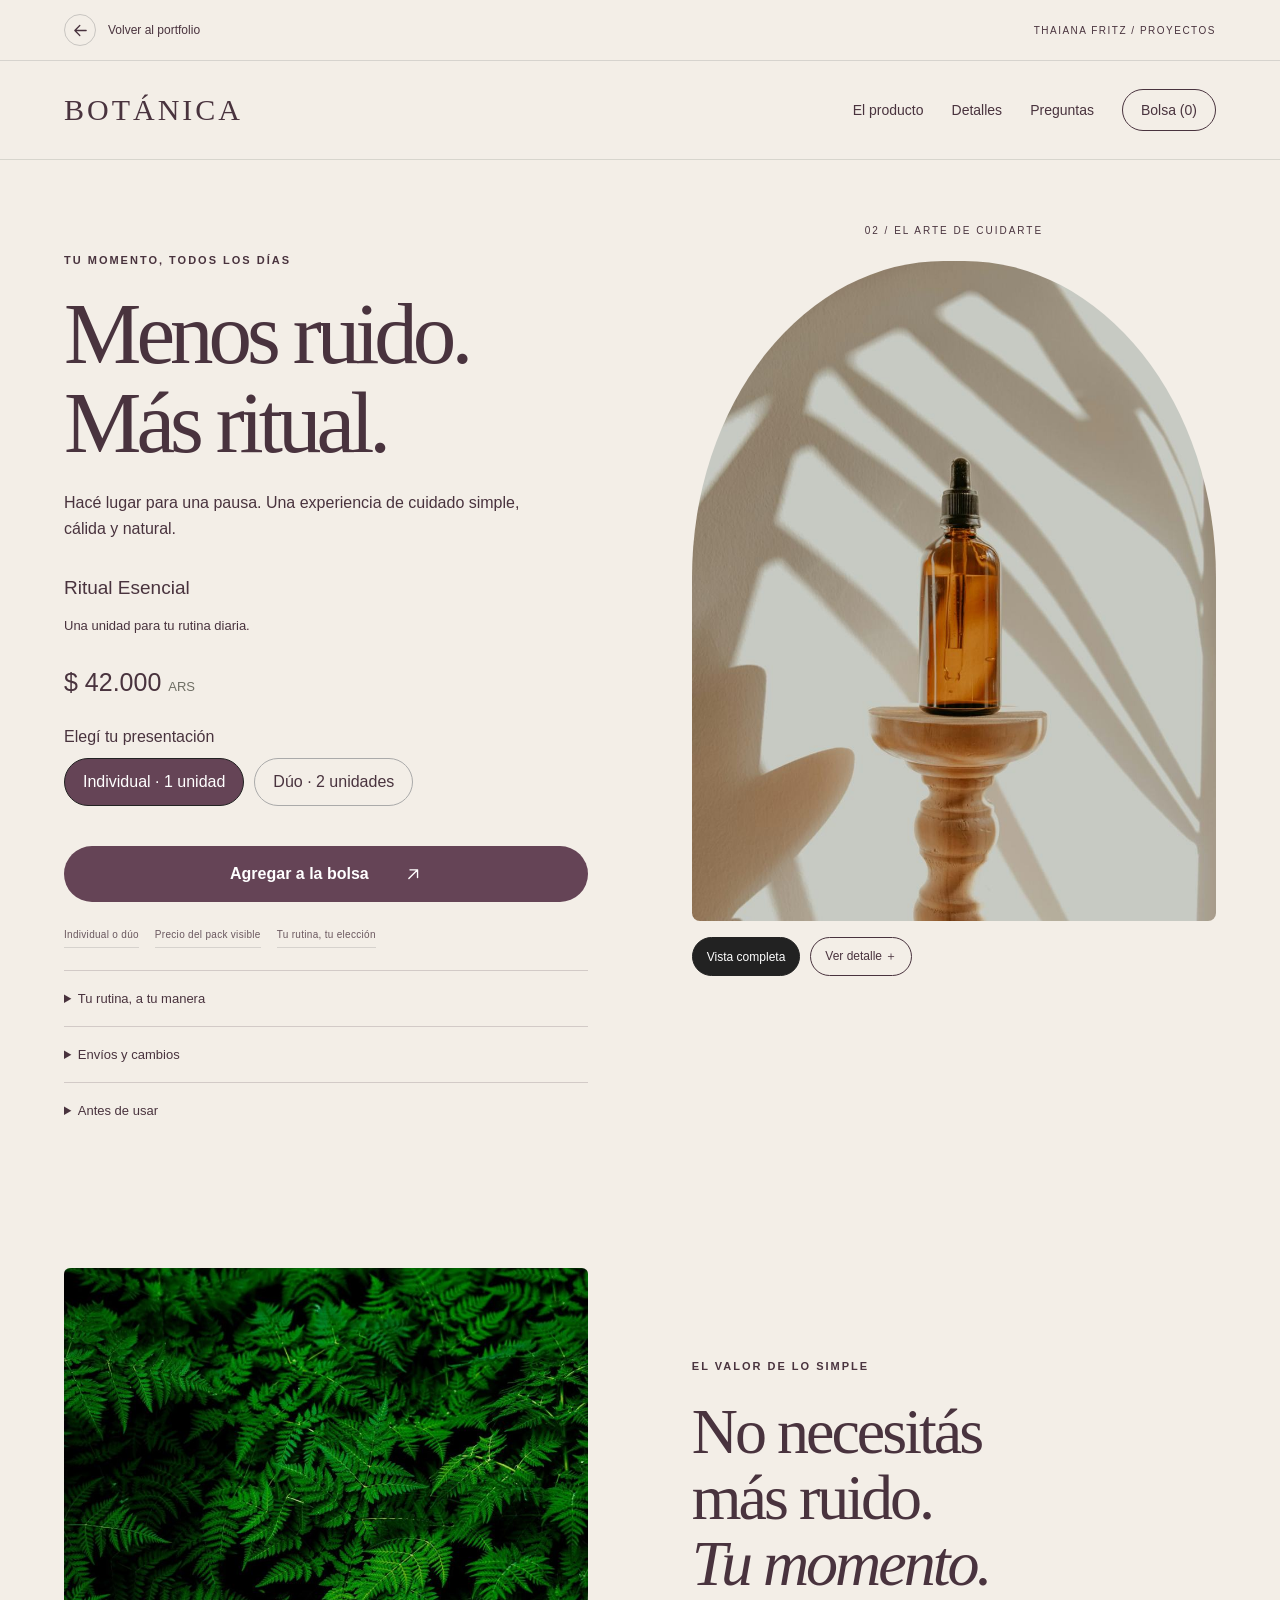
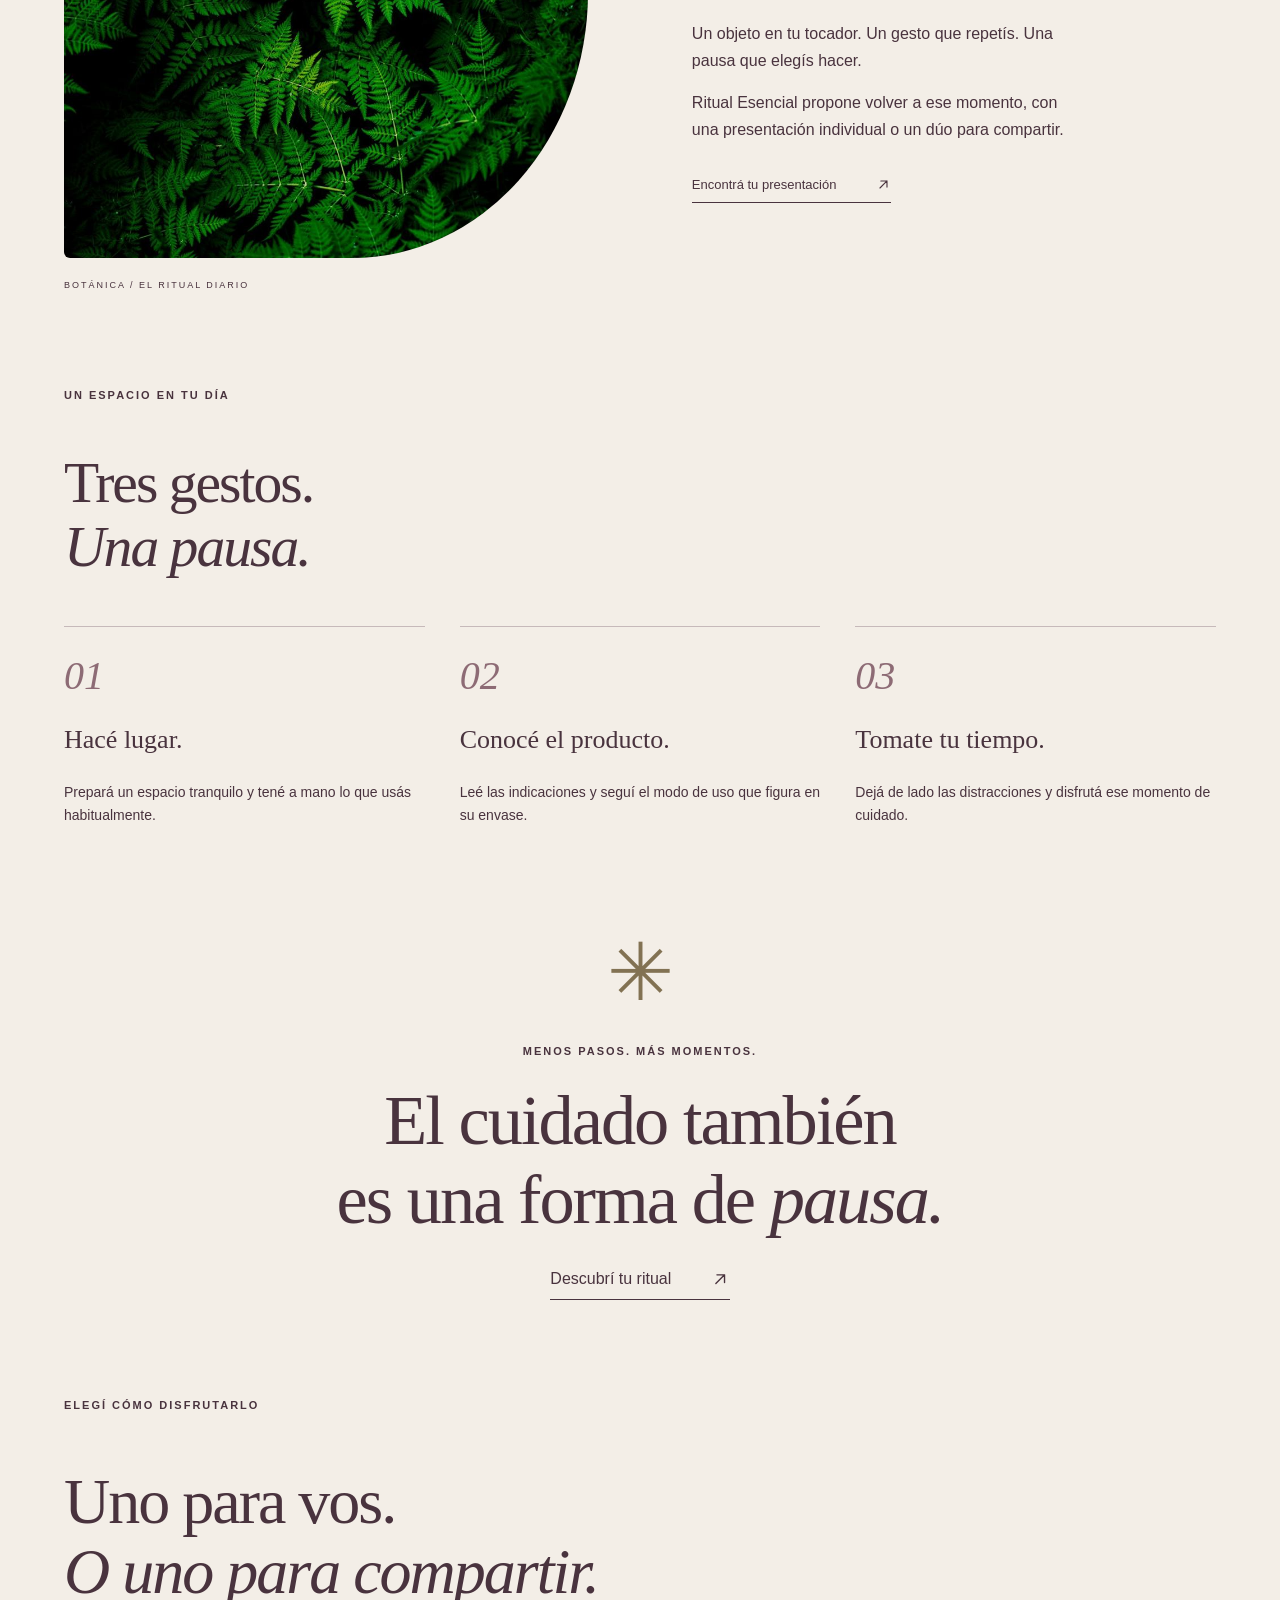
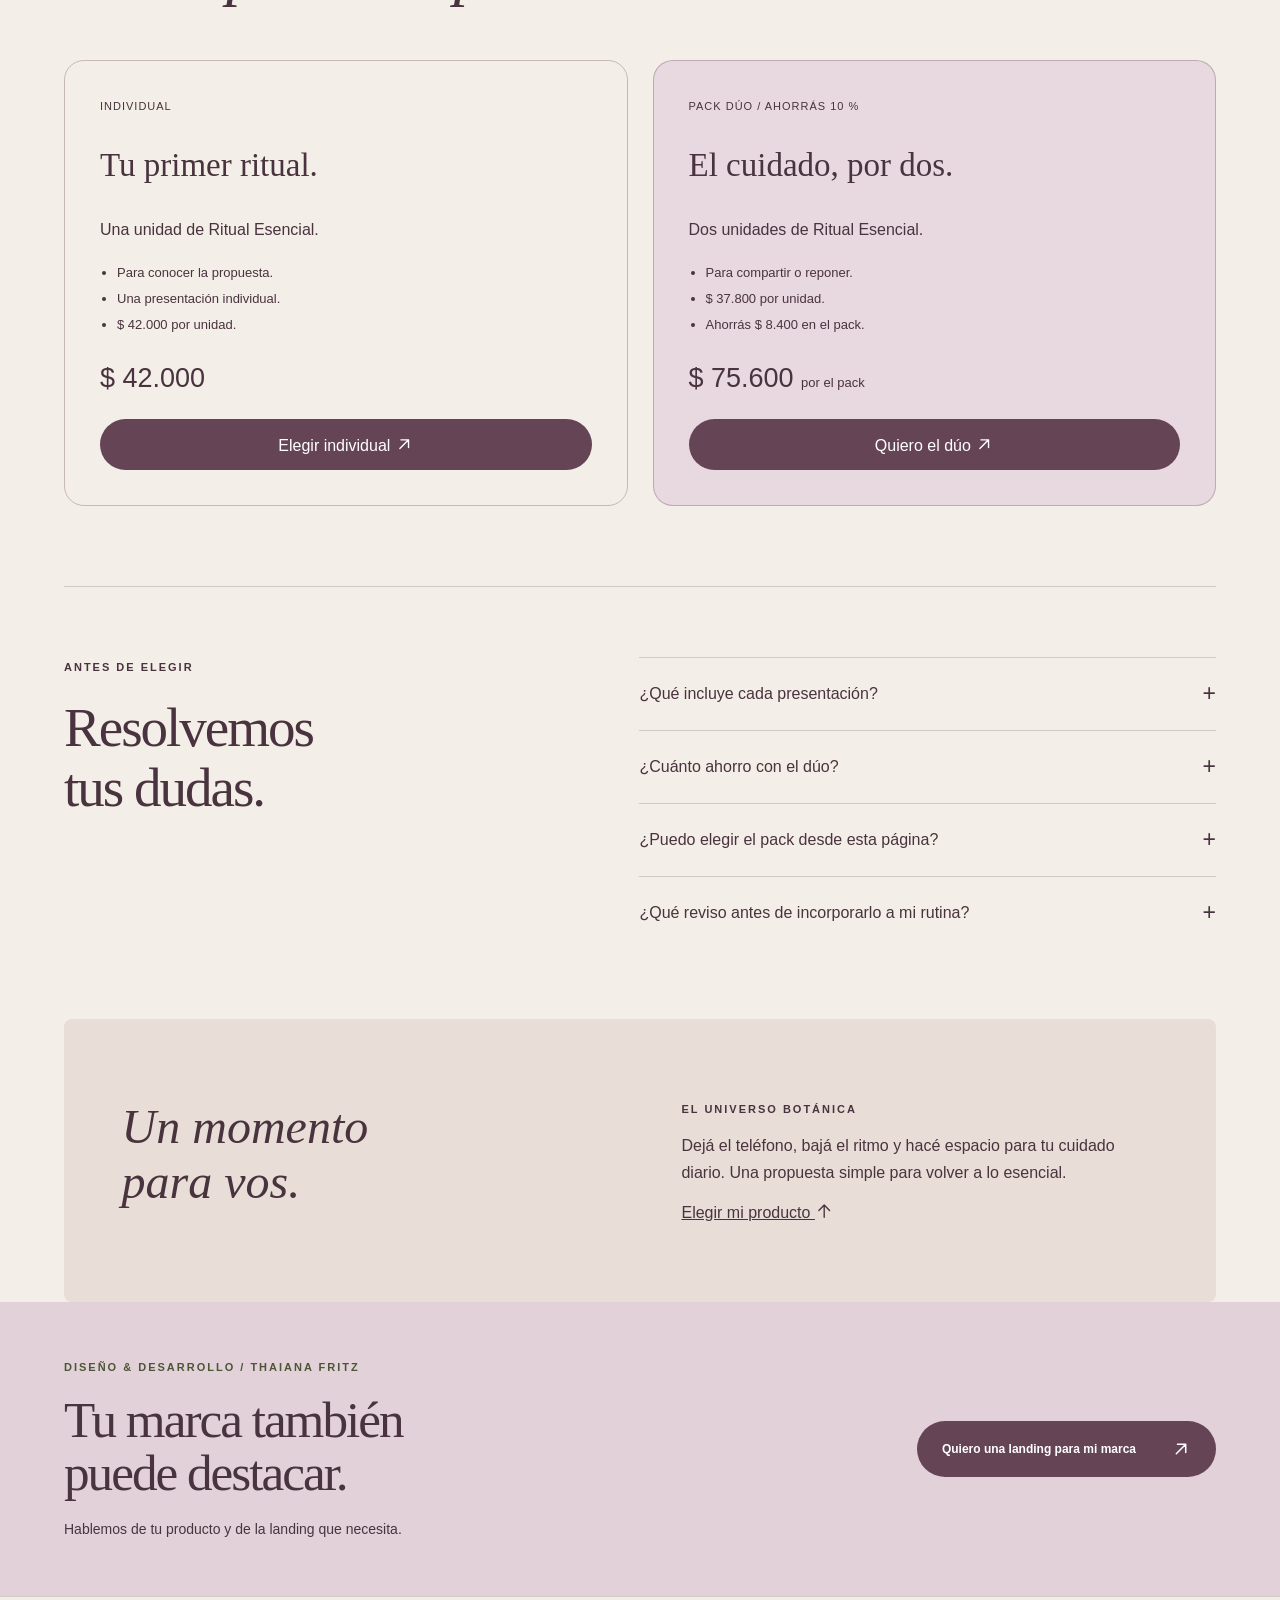
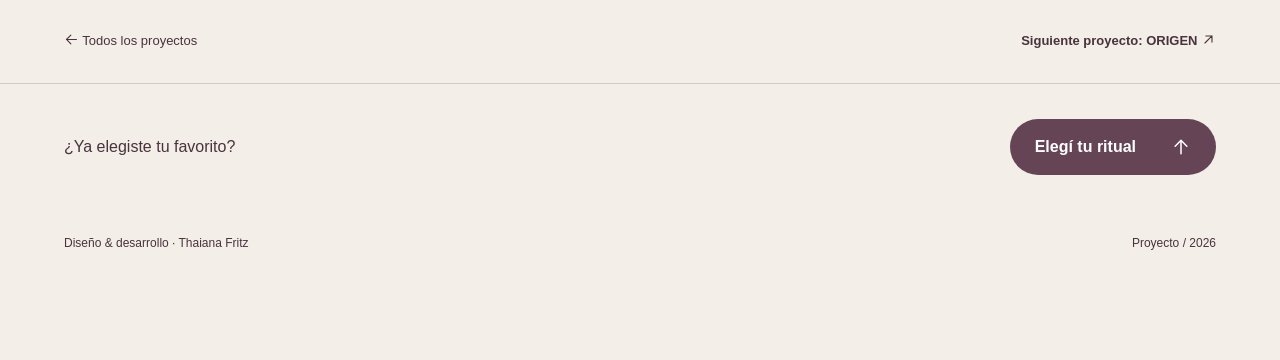
==== botanica.html @ 52850558 "Publicar portfolio ecommerce de Thaiana Fritz" ====
<!DOCTYPE html><html lang="es"><head><meta charset="UTF-8"><meta name="viewport" content="width=device-width,initial-scale=1"><meta name="description" content="Diseño y desarrollo de landing pages para ecommerce. Portfolio de Thaiana Fritz."><title>BOTÁNICA — Proyecto | Thaiana Fritz</title><link rel="stylesheet" href="/style.css"></head><body class="theme-botanica"><div class="scroll-progress" aria-hidden="true"></div><a class="skip-link" href="#contenido">Saltar al contenido</a><div class="project-bar"><a class="back-link" href="/#proyectos"><span><svg class="ui-arrow" viewBox="0 0 24 24" aria-hidden="true" focusable="false"><path d="M4 12h16m-7-7 7 7-7 7" transform="rotate(180 12 12)"/></svg></span> Volver al portfolio</a><span>THAIANA FRITZ / PROYECTOS</span></div><nav><a class="brand" href="/botanica.html">BOTÁNICA</a><div class="links"><a href="#producto">El producto</a><a href="#detalles">Detalles</a><a href="#preguntas">Preguntas</a><button id="open-cart" style="border:0;background:none">Bolsa (<span id="count">0</span>)</button></div></nav><main id="contenido" style="--original-background:#eee9df"><div class="wrap"><section class="product reveal" id="producto"><div class="product-art"><div class="image-viewport"><span class="art-index">02 / EL ARTE DE CUIDARTE</span><img class="product-image" src="/assets/skincare.jpg" alt="Fotografía de Ritual Esencial"></div><div class="gallery-controls" aria-label="Vistas del producto"><button class="view-switch active" data-view="full" aria-pressed="true">Vista completa</button><button class="view-switch" data-view="detail" aria-pressed="false">Ver detalle ＋</button></div></div><div class="product-info"><span class="eyebrow">TU MOMENTO, TODOS LOS DÍAS</span><h1>Menos ruido.<br>Más ritual.</h1><p>Hacé lugar para una pausa. Una experiencia de cuidado simple, cálida y natural.</p><h2 style="font-size:19px;font-weight:400;margin-top:35px">Ritual Esencial</h2><p class="bundle-description" aria-live="polite">Una unidad para tu rutina diaria.</p><p class="price">$ 42.000 <span class="muted">ARS</span></p><span class="field-label" id="variant-label">Elegí tu presentación</span><div class="options" role="group" aria-label="Opciones del producto"><button aria-pressed="false" class="option" data-price="$ 42.000" data-description="Una unidad para tu rutina diaria.">Individual · 1 unidad</button><button aria-pressed="false" class="option" data-price="$ 75.600" data-description="Dos unidades. 10 % menos que comprarlas por separado.">Dúo · 2 unidades</button></div><button class="primary buy" id="add" data-name="Ritual Esencial" data-price="$ 42.000" data-image="skincare">Agregar a la bolsa <span><svg class="ui-arrow" viewBox="0 0 24 24" aria-hidden="true" focusable="false"><path d="M4 12h16m-7-7 7 7-7 7" transform="rotate(-45 12 12)"/></svg></span></button><div class="decision-strip"><span>Individual o dúo</span><span>Precio del pack visible</span><span>Tu rutina, tu elección</span></div><details><summary>Tu rutina, a tu manera</summary><p>Elegí una presentación individual o llevá el dúo. Revisá el contenido y las indicaciones del producto antes de incorporarlo a tu rutina.</p></details><details><summary>Envíos y cambios</summary><p>Para conocer la disponibilidad, los costos de envío y las condiciones de cambio, consultá antes de realizar tu compra.</p></details><details><summary>Antes de usar</summary><p>Consultá los ingredientes y las indicaciones del envase. Si tenés dudas sobre su compatibilidad con tu piel, buscá asesoramiento profesional.</p></details></div></section><section class="botanica-editorial reveal" id="detalles"><div class="editorial-photo"><img src="/assets/skincare-scene.jpg" alt="Detalle de hojas verdes en un entorno natural" loading="lazy" width="1400" height="1100"><span>BOTÁNICA / EL RITUAL DIARIO</span></div><div class="editorial-copy"><span class="eyebrow">EL VALOR DE LO SIMPLE</span><h2>No necesitás<br>más ruido.<br><em>Tu momento.</em></h2><p>Un objeto en tu tocador. Un gesto que repetís. Una pausa que elegís hacer.</p><p>Ritual Esencial propone volver a ese momento, con una presentación individual o un dúo para compartir.</p><a class="text-action" href="#presentaciones">Encontrá tu presentación <svg class="ui-arrow" viewBox="0 0 24 24" aria-hidden="true" focusable="false"><path d="M4 12h16m-7-7 7 7-7 7" transform="rotate(-45 12 12)"/></svg></a></div></section><section class="routine-section reveal"><span class="eyebrow">UN ESPACIO EN TU DÍA</span><h2>Tres gestos.<br><em>Una pausa.</em></h2><div class="routine-grid"><article><span>01</span><h3>Hacé lugar.</h3><p>Prepará un espacio tranquilo y tené a mano lo que usás habitualmente.</p></article><article><span>02</span><h3>Conocé el producto.</h3><p>Leé las indicaciones y seguí el modo de uso que figura en su envase.</p></article><article><span>03</span><h3>Tomate tu tiempo.</h3><p>Dejá de lado las distracciones y disfrutá ese momento de cuidado.</p></article></div></section><section class="brand-interlude reveal"><span class="botanical-mark" aria-hidden="true">✳</span><span class="eyebrow">MENOS PASOS. MÁS MOMENTOS.</span><h2>El cuidado también<br>es una forma de <em>pausa.</em></h2><a class="text-action" href="#producto">Descubrí tu ritual <span><svg class="ui-arrow" viewBox="0 0 24 24" aria-hidden="true" focusable="false"><path d="M4 12h16m-7-7 7 7-7 7" transform="rotate(-45 12 12)"/></svg></span></a></section><section class="kit-section reveal" id="presentaciones"><span class="eyebrow">ELEGÍ CÓMO DISFRUTARLO</span><h2>Uno para vos.<br><em>O uno para compartir.</em></h2><div class="kit-grid"><article><span>INDIVIDUAL</span><h3>Tu primer ritual.</h3><p>Una unidad de Ritual Esencial.</p><ul><li>Para conocer la propuesta.</li><li>Una presentación individual.</li><li>$ 42.000 por unidad.</li></ul><strong>$ 42.000</strong><button class="kit-select" data-index="0">Elegir individual <svg class="ui-arrow" viewBox="0 0 24 24" aria-hidden="true" focusable="false"><path d="M4 12h16m-7-7 7 7-7 7" transform="rotate(-45 12 12)"/></svg></button></article><article><span class="kit-tag">PACK DÚO / AHORRÁS 10 %</span><h3>El cuidado, por dos.</h3><p>Dos unidades de Ritual Esencial.</p><ul><li>Para compartir o reponer.</li><li>$ 37.800 por unidad.</li><li>Ahorrás $ 8.400 en el pack.</li></ul><strong>$ 75.600 <small>por el pack</small></strong><button class="kit-select" data-index="1">Quiero el dúo <svg class="ui-arrow" viewBox="0 0 24 24" aria-hidden="true" focusable="false"><path d="M4 12h16m-7-7 7 7-7 7" transform="rotate(-45 12 12)"/></svg></button></article></div></section><section class="product-faq reveal" id="preguntas"><div class="faq-heading"><span class="eyebrow">ANTES DE ELEGIR</span><h2>Resolvemos<br>tus dudas.</h2></div><div><details><summary>¿Qué incluye cada presentación?</summary><p>La presentación individual incluye una unidad de Ritual Esencial. El dúo incluye dos unidades del mismo producto, con un precio total de $ 75.600.</p></details><details><summary>¿Cuánto ahorro con el dúo?</summary><p>Dos individuales cuestan $ 84.000. El pack dúo cuesta $ 75.600: ahorrás $ 8.400, un 10 % sobre la compra por separado.</p></details><details><summary>¿Puedo elegir el pack desde esta página?</summary><p>Sí. Podés seleccionarlo junto al producto o en la comparación de presentaciones. El precio y el resumen de la bolsa se actualizan con tu elección.</p></details><details><summary>¿Qué reviso antes de incorporarlo a mi rutina?</summary><p>La lista de ingredientes, el modo de uso y las indicaciones del envase. Para dudas sobre tu piel o compatibilidad con otros productos, consultá con un profesional.</p></details></div></section><section class="story reveal" id="historia"><h2>Un momento<br>para vos.</h2><div><span class="eyebrow">EL UNIVERSO BOTÁNICA</span><p>Dejá el teléfono, bajá el ritmo y hacé espacio para tu cuidado diario. Una propuesta simple para volver a lo esencial.</p><a href="#producto" style="text-decoration:underline">Elegir mi producto <svg class="ui-arrow" viewBox="0 0 24 24" aria-hidden="true" focusable="false"><path d="M4 12h16m-7-7 7 7-7 7" transform="rotate(-90 12 12)"/></svg></a></div></section></div><section class="hire-studio"><div><span class="eyebrow">DISEÑO & DESARROLLO / THAIANA FRITZ</span><h2>Tu marca también<br>puede destacar.</h2><p>Hablemos de tu producto y de la landing que necesita.</p></div><a class="btn" href="https://wa.me/5493754660412?text=Hola%20Thaiana%2C%20vi%20el%20proyecto%20BOTANICA%20en%20tu%20portfolio%20y%20quiero%20conversar%20sobre%20una%20landing%20para%20mi%20marca." target="_blank" rel="noopener noreferrer">Quiero una landing para mi marca <svg class="ui-arrow" viewBox="0 0 24 24" aria-hidden="true" focusable="false"><path d="M4 12h16m-7-7 7 7-7 7" transform="rotate(-45 12 12)"/></svg></a></section><section class="project-next"><a href="/#proyectos"><svg class="ui-arrow" viewBox="0 0 24 24" aria-hidden="true" focusable="false"><path d="M4 12h16m-7-7 7 7-7 7" transform="rotate(180 12 12)"/></svg> Todos los proyectos</a><a href="/origen.html">Siguiente proyecto: ORIGEN <svg class="ui-arrow" viewBox="0 0 24 24" aria-hidden="true" focusable="false"><path d="M4 12h16m-7-7 7 7-7 7" transform="rotate(-45 12 12)"/></svg></a></section><div class="product-final"><span>¿Ya elegiste tu favorito?</span><a class="btn" href="#producto">Elegí tu ritual <svg class="ui-arrow" viewBox="0 0 24 24" aria-hidden="true" focusable="false"><path d="M4 12h16m-7-7 7 7-7 7" transform="rotate(-90 12 12)"/></svg></a></div></main><div class="sticky-purchase" aria-label="Acceso rápido al producto"><div><strong>Ritual Esencial</strong><span class="sticky-price">$ 42.000</span></div><a href="#producto">Elegir presentación <svg class="ui-arrow" viewBox="0 0 24 24" aria-hidden="true" focusable="false"><path d="M4 12h16m-7-7 7 7-7 7" transform="rotate(-90 12 12)"/></svg></a></div><footer class="footer"><a href="/">Diseño & desarrollo · Thaiana Fritz</a><span>Proyecto / 2026</span></footer><div class="cart-overlay hide" id="cart-overlay"></div><aside class="drawer hide" id="cart" role="dialog" aria-modal="true" aria-label="Bolsa de compra" tabindex="-1"><button id="close-cart">Cerrar ×</button><h2>Tu bolsa.</h2><div id="cart-content"><p>Todavía no agregaste productos.</p></div><p class="muted">Vista de portfolio. La compra no está habilitada.</p></aside><div class="toast hide" role="status"></div><script src="/app.js"></script></body></html>
---- style.css ----
*{box-sizing:border-box}html{scroll-behavior:smooth}body{margin:0;background:#f5f3ed;color:#22221f;font:16px Arial,sans-serif}a{color:inherit;text-decoration:none}button,input,textarea{font:inherit}button,a.btn{cursor:pointer}nav{display:flex;justify-content:space-between;align-items:center;padding:28px 5%;border-bottom:1px solid #d7d5cd}nav .brand{font-weight:800;font-size:21px;letter-spacing:-1px}nav .links{display:flex;gap:28px;font-size:14px}.wrap{max-width:1440px;margin:auto;padding:0 5%}.eyebrow{text-transform:uppercase;letter-spacing:2px;font-size:11px;font-weight:bold}h1{font-size:clamp(50px,7.8vw,116px);line-height:.96;letter-spacing:-.065em;font-weight:500;margin:32px 0}h1 em{font-family:Georgia,serif;font-weight:normal}p{line-height:1.65}.intro{max-width:460px;color:#64645d}.hero{padding:65px 0 70px;position:relative}.hero-bottom{display:flex;justify-content:space-between;align-items:end;gap:30px}.btn,button.primary{display:inline-flex;align-items:center;justify-content:center;gap:35px;border:0;background:#24251f;color:white;padding:18px 25px;border-radius:3px}.lime{background:#d6ed82;color:#222}.section-top{display:flex;justify-content:space-between;align-items:baseline;padding:35px 0 22px;border-top:1px solid #c8c8bd}.section-top h2{font-size:33px;letter-spacing:-1px;font-weight:500}.work{display:grid;grid-template-columns:1.2fr 1fr;gap:35px}.card:first-child{grid-row:span 2}.visual{position:relative;overflow:hidden;background:#e2e0d6;min-height:280px}.visual img{width:100%;height:100%;position:absolute;object-fit:cover;transition:transform .6s}.card:hover img{transform:scale(1.035)}.card:first-child .visual{min-height:650px}.vtext{position:absolute;z-index:1;inset:25px;color:white;display:flex;justify-content:space-between;flex-direction:column;text-shadow:0 2px 18px #0006}.vtext strong{font-size:clamp(35px,4vw,62px);letter-spacing:-3px;line-height:1}.pill{align-self:flex-start;background:#ffffffdf;color:#222;font-size:11px;padding:8px 11px;border-radius:20px;text-shadow:none}.caption{display:flex;justify-content:space-between;padding:17px 0;font-size:15px}.caption small{display:block;color:#777;margin-top:7px}.services{display:grid;grid-template-columns:1fr 1fr 1fr;gap:40px;padding-bottom:60px}.services article{border-top:1px solid #ccc;padding:20px 0}.services h3{font-size:23px;font-weight:500}.services p{color:#69695f}.contact{background:#d6ed82;padding:60px 5%;margin-top:30px}.contact h2{font-size:clamp(40px,6vw,80px);letter-spacing:-4px;font-weight:500;margin:20px 0}.contact textarea{width:100%;max-width:700px;display:block;padding:18px;background:#ffffff70;border:1px solid #a6b967;border-radius:4px;margin:20px 0}.footer{padding:26px 5%;display:flex;justify-content:space-between;font-size:12px}.product{display:grid;grid-template-columns:1.15fr 1fr;gap:7%;padding:50px 0}.product-image{width:100%;height:650px;object-fit:cover}.product h1{font-size:clamp(48px,5.2vw,78px);margin:22px 0}.price{font-size:25px}.options{display:flex;gap:10px;flex-wrap:wrap;margin:12px 0 25px}.options button{padding:13px 18px;background:transparent;border:1px solid #aaa;border-radius:3px}.options button.selected{background:#222;color:#fff;border-color:#222}.buy{width:100%;margin:15px 0}details{border-top:1px solid #bbb;padding:20px 0}summary{cursor:pointer}.demo{background:#222;color:white;text-align:center;padding:10px;font-size:12px}.story{padding:70px 0;display:grid;grid-template-columns:1fr 1fr;gap:8%}.story h2{font:normal 48px Georgia,serif;margin:0}.toast{position:fixed;bottom:25px;left:50%;transform:translateX(-50%);background:#222;color:#fff;padding:18px 25px;border-radius:5px;z-index:10;max-width:90%;box-shadow:0 5px 30px #0003}.hide{display:none}.drawer{position:fixed;right:0;top:0;bottom:0;width:min(460px,100%);background:#f5f3ed;padding:32px;z-index:20;box-shadow:-10px 0 70px #0003}.drawer h2{font-size:34px}.drawer button{padding:13px;margin:15px 0}.drawer img{width:100%;height:220px;object-fit:cover}.muted{color:#6e6e64;font-size:13px}@media(max-width:760px){nav{padding:22px 5%}.links a:nth-child(2){display:none}.hero{padding-top:35px}.hero-bottom{display:block}.hero-bottom .btn{margin-top:15px}.work,.services,.product,.story{grid-template-columns:1fr}.card:first-child .visual{min-height:460px}.visual{min-height:320px}.product-image{height:420px}.product{gap:30px}.services{gap:10px}.section-top{display:block}.section-top h2{margin-bottom:8px}.footer{gap:20px}.story{gap:25px}.contact h2{letter-spacing:-2px}}
button:focus-visible,a:focus-visible,textarea:focus-visible{outline:3px solid #72823d;outline-offset:5px} .product>div{align-self:start} .product .price{font-variant-numeric:tabular-nums} @media(min-width:761px){.product-image{position:sticky;top:25px}} @media(prefers-reduced-motion:reduce){html{scroll-behavior:auto}.visual img{transition:none}}
/* Studio and project art direction */
:root{--accent:#d6ed82;--ink:#22221f}body{overflow-x:hidden}button,.btn,.back-link,.text-action{transition:background .25s,transform .25s,box-shadow .25s}button:hover,.btn:hover{transform:translateY(-3px);box-shadow:0 8px 22px #0002}button:active,.btn:active{transform:translateY(0)}button.primary,.btn{font-weight:700;min-height:56px}button.primary span,.btn span{transition:transform .25s}.btn:hover span,button.primary:hover span{transform:translate(4px,-2px)}nav{position:relative;z-index:2}.links{align-items:center}.links button{cursor:pointer;border-radius:30px;padding:12px 18px!important;border:1px solid currentColor!important;color:inherit}.project-bar{display:flex;justify-content:space-between;align-items:center;padding:14px 5%;font-size:10px;letter-spacing:1.5px;border-bottom:1px solid #8884}.back-link{display:flex;align-items:center;gap:12px;font-size:12px;letter-spacing:0}.back-link span{display:grid;place-items:center;width:32px;height:32px;border:1px solid #8886;border-radius:50%;font-size:20px}.back-link:hover{transform:translateX(-4px)}.product-art{position:relative}.product-image{display:block;position:static;transition:transform .8s}.art-index{display:block;font-size:10px;letter-spacing:2px;margin:0 0 16px}.product-info>p:not(.price){max-width:480px}.options button{min-width:50px;min-height:48px;cursor:pointer}.options button:hover{border-color:currentColor}.project-next{display:flex;justify-content:space-between;gap:20px;padding:35px 5%;border-top:1px solid #8885;font-size:13px}.project-next a:last-child{font-weight:700}.hero-orbit{position:absolute;right:5%;top:80px;width:170px;height:170px;border:1px solid #aaa7;border-radius:50%;display:grid;place-content:center;transform:rotate(12deg)}.hero-orbit span{font-size:9px;letter-spacing:1px}.hero-orbit b{font-size:80px;font-weight:400;text-align:center;line-height:1.2}.theme-studio .btn{border-radius:40px}.theme-studio .visual{border-radius:8px}.visual:after{content:'';position:absolute;inset:0;background:linear-gradient(transparent 25%,#0006);pointer-events:none}.vtext{z-index:1}.caption>span{border:1px solid #aaa6;border-radius:50%;height:38px;width:38px;display:grid;place-items:center}.theme-studio .hero h1{animation:arrive .9s both}.theme-studio .hero-bottom{animation:arrive 1.1s both}.reveal{opacity:1}.js-motion .reveal{opacity:0;transform:translateY(24px);transition:opacity .8s,transform .8s}.js-motion .reveal.visible{opacity:1;transform:none}
/* STRIDE: oversized type, hard edges and electric yellow */
.theme-stride{background:#181918;color:#f4f4ee}.theme-stride main{background:#181918}.theme-stride nav{border-color:#ffffff25}.theme-stride .brand{font-size:34px;font-style:italic;letter-spacing:-2px}.theme-stride .product{grid-template-columns:1.25fr 1fr;gap:5%;padding-top:35px}.theme-stride .product-art{background:#d5ff36;padding:18px;transform:rotate(-2deg);margin:10px 0 30px}.theme-stride .art-index{color:#171817;font-weight:bold}.theme-stride .product-image{height:610px;filter:contrast(1.08)}.theme-stride .product h1{font-size:clamp(64px,7.5vw,112px);font-weight:900;text-transform:uppercase;font-style:italic;letter-spacing:-7px;line-height:.85}.theme-stride .product-info{padding-top:35px}.theme-stride .eyebrow{color:#d5ff36}.theme-stride .primary{background:#d5ff36;color:#171817;border-radius:0;text-transform:uppercase}.theme-stride .options button{color:#fff;border-color:#666;border-radius:0}.theme-stride .options .selected{background:#d5ff36;color:#171817}.theme-stride .muted{color:#b6b7ac}.theme-stride .story h2{font:900 italic clamp(48px,6vw,80px)/.95 Arial,sans-serif;letter-spacing:-4px;text-transform:uppercase}.theme-stride .drawer{color:#222}.theme-stride details{border-color:#ffffff30}.motion-strip{overflow:hidden;background:#d5ff36;color:#181918;transform:rotate(-2deg);margin:45px -2% 15px;padding:18px 0}.motion-strip div{white-space:nowrap;font-weight:900;font-size:55px;font-style:italic;animation:ticker 24s linear infinite;width:max-content}.motion-strip:hover div{animation-play-state:paused}
/* BOTANICA: rounded silhouettes and plum botanical tones */
.theme-botanica{background:#f3eee7;color:#49333e}.theme-botanica main{background:#f3eee7}.theme-botanica .brand{font:normal 30px Georgia,serif;letter-spacing:3px}.theme-botanica .product{grid-template-columns:1fr 1fr;gap:9%;padding-top:65px}.theme-botanica .product-art{grid-column:2;grid-row:1}.theme-botanica .product-info{grid-column:1;grid-row:1;padding-top:25px}.theme-botanica .product-image{border-radius:48% 48% 8px 8px;height:660px}.theme-botanica .art-index{text-align:center;margin-bottom:25px}.theme-botanica .product h1{font:normal clamp(60px,6.8vw,100px)/1.02 Georgia,serif;letter-spacing:-5px}.theme-botanica .primary{background:#654456;border-radius:50px}.theme-botanica .options button{border-radius:50px;color:#49333e}.theme-botanica .options .selected{background:#654456;color:white}.theme-botanica details{border-color:#49333e30}.theme-botanica .story{padding:80px 5%;background:#e8ded7;border-radius:8px}.theme-botanica .story h2{font-style:italic}.brand-interlude{text-align:center;padding:90px 20px}.botanical-mark{display:block;font-size:80px;color:#827253;margin-bottom:22px;animation:breathe 7s ease-in-out infinite}.brand-interlude h2{font:normal clamp(38px,5.5vw,74px)/1.13 Georgia,serif;letter-spacing:-2px;margin:22px 0 30px}.text-action{display:inline-flex;gap:40px;padding-bottom:10px;border-bottom:1px solid}.text-action:hover{gap:50px}.theme-botanica .drawer{background:#f3eee7}
/* ORIGEN: paper, coffee ink and a numbered editorial rhythm */
.theme-origen{background:#ede4d4;color:#3b271d}.theme-origen main{background:#ede4d4}.theme-origen nav{border-bottom:2px solid #3b271d}.theme-origen .brand{font:900 37px Georgia,serif;letter-spacing:-3px}.theme-origen .product{grid-template-columns:1.1fr 1fr;gap:7%;padding-top:35px;border-bottom:1px solid #3b271d}.theme-origen .product-art{padding:20px;background:#dfd0b8;border:1px solid #3b271d}.theme-origen .product-image{height:570px;object-position:center}.theme-origen .art-index{border-bottom:1px solid #3b271d;padding-bottom:12px}.theme-origen .product h1{font:normal clamp(60px,6vw,88px)/1 Georgia,serif;letter-spacing:-5px}.theme-origen .primary{background:#a34627;border-radius:0;color:#fff}.theme-origen .options{display:grid;grid-template-columns:1fr;margin-bottom:20px}.theme-origen .options button{text-align:left;border-color:#8a7869;color:#3b271d;border-radius:0;display:flex;justify-content:space-between}.theme-origen .options button:after{content:'○'}.theme-origen .options .selected{background:#3b271d;color:#fff}.theme-origen .options .selected:after{content:'●'}.coffee-notes{padding:65px 0 45px}.coffee-notes>div{display:grid;grid-template-columns:repeat(3,1fr);gap:35px;margin-top:30px}.coffee-notes article{border-top:1px solid #3b271d;padding-top:20px}.coffee-notes b{font:italic 60px Georgia,serif;color:#a34627}.coffee-notes h3{font:normal 27px Georgia,serif}.coffee-notes p{font-size:14px}.theme-origen .story{border-top:1px solid #3b271d}.theme-origen .story h2{font-size:60px}.theme-origen .drawer{background:#ede4d4}
@keyframes arrive{from{opacity:0;transform:translateY(25px)}to{opacity:1;transform:none}}@keyframes ticker{to{transform:translateX(-35%)}}@keyframes breathe{50%{transform:rotate(25deg) scale(1.08)}}
@media(max-width:760px){.hero-orbit{width:90px;height:90px;right:0;top:24px;opacity:.65}.hero-orbit span{display:none}.hero-orbit b{font-size:55px}.theme-studio .hero h1{position:relative;z-index:1}.project-bar>span{display:none}.theme-stride .product,.theme-botanica .product,.theme-origen .product{grid-template-columns:1fr;gap:25px;padding-top:25px}.theme-stride .product h1{letter-spacing:-4px}.theme-stride .product-info{padding-top:0}.theme-stride .product-image{height:420px}.theme-botanica .product-art,.theme-botanica .product-info{grid-row:auto;grid-column:auto}.theme-botanica .product-art{max-width:420px;width:100%;margin:auto}.theme-botanica .product-image{height:440px}.theme-botanica .product h1{letter-spacing:-3px}.theme-origen .product-image{height:400px}.theme-origen .story h2{font-size:45px}.coffee-notes>div{grid-template-columns:1fr;gap:15px}.coffee-notes article{display:grid;grid-template-columns:65px 1fr;gap:0 18px}.coffee-notes article b{grid-row:span 2;font-size:45px}.coffee-notes h3{margin:0 0 10px}.coffee-notes p{margin-top:0}.project-next{flex-direction:column}.brand-interlude{padding:50px 0}.theme-botanica .story{padding:35px 6%}.links{gap:14px!important}.links button{padding:10px!important}.story{padding:45px 0}.product .price{font-size:27px}}
@media(prefers-reduced-motion:reduce){*,*:before,*:after{animation:none!important;transition:none!important}html{scroll-behavior:auto}.js-motion .reveal{opacity:1;transform:none}}
.scope-note{display:grid;grid-template-columns:1fr 2fr;gap:45px;border-top:1px solid #b7b7aa;padding:25px 0 50px}.scope-note>span{font-size:10px;letter-spacing:1.5px}.scope-note p{margin:0;max-width:650px;color:#64645d}.process-grid{display:grid;grid-template-columns:repeat(4,1fr);gap:30px;padding:20px 0 70px}.process-grid b{font:italic 60px Georgia,serif;color:#748044}.process-grid h3{font-size:23px;font-weight:500}.process-grid p{font-size:14px;color:#64645d}.studio-faq{padding-bottom:40px}.studio-faq details p{max-width:750px;color:#64645d}.brief-fields{display:flex;gap:15px;max-width:700px;margin-top:18px}.brief-fields input,.brief-fields select{width:50%;min-width:0;border:1px solid #a6b967;padding:15px;background:#ffffff90;border-radius:4px;font:inherit}.gallery-controls{display:flex;gap:10px;margin-top:16px;position:relative;z-index:1}.gallery-controls button{background:transparent;border:1px solid currentColor;color:inherit;border-radius:20px;padding:10px 14px;font-size:12px;cursor:pointer}.gallery-controls .active{background:#222;color:white;border-color:#222}.product-art{overflow:hidden}.product-art.detail-view .product-image{transform:scale(1.3)}.theme-stride .gallery-controls{color:#171817}.theme-stride .gallery-controls .active{color:#d5ff36}.product-benefits{display:grid;grid-template-columns:1fr 1fr;gap:10%;padding:75px 0}.product-benefits h2{font:900 italic clamp(40px,5vw,65px)/1 Arial,sans-serif;text-transform:uppercase;letter-spacing:-3px}.benefit-list article{border-top:1px solid #ffffff35;padding:25px 0}.benefit-list b{font-size:11px;color:#d5ff36;letter-spacing:2px}.benefit-list h3{font-size:24px;margin:18px 0}.benefit-list p{color:#b6b7ac}.option-label{display:flex;justify-content:space-between;align-items:center}.size-guide-trigger{background:none;color:inherit;border:0;border-bottom:1px solid #888;cursor:pointer;font-size:12px;padding:8px 0}dialog{border:0;padding:35px;max-width:500px;width:90%;background:#f5f3ed;color:#222}dialog::backdrop{background:#000a;backdrop-filter:blur(5px)}dialog h2{font-size:35px}dialog button{cursor:pointer;padding:12px;border:1px solid #aaa}.kit-section{padding:45px 0 80px}.kit-section>h2{font:normal clamp(38px,5vw,65px)/1.1 Georgia,serif;letter-spacing:-2px}.kit-grid{display:grid;grid-template-columns:1fr 1fr;gap:25px}.kit-grid article{border:1px solid #65445650;border-radius:20px;padding:35px}.kit-grid article:last-child{background:#e7d9df}.kit-grid article>span{font-size:11px;letter-spacing:1px}.kit-grid h3{font:normal 33px Georgia,serif}.kit-grid strong{display:block;font-size:27px;font-weight:400;margin:25px 0}.kit-grid small{font-size:13px}.kit-select{display:block;width:100%;background:#654456;color:white;border:0;border-radius:30px;padding:16px;cursor:pointer}.purchase-plans{margin:30px 0}.plan{display:flex;justify-content:space-between;align-items:center;width:100%;padding:17px;margin:10px 0;border:1px solid #8a7869;color:#3b271d;background:transparent;text-align:left;cursor:pointer}.plan.selected{background:#3b271d;color:white}.plan small{display:block;margin-top:6px;font-size:11px}.subscription-section{padding:65px 7%;background:#3b271d;color:#ede4d4}.subscription-section h2{font:normal clamp(44px,6vw,80px)/1 Georgia,serif;letter-spacing:-3px}.subscription-section p{max-width:500px}.subscription-section .btn{background:#ede4d4;color:#3b271d;margin-top:20px}.product-final{display:flex;align-items:center;justify-content:space-between;gap:25px;padding:35px 5%;border-top:1px solid #8885}.theme-stride .product-final .btn{background:#d5ff36;color:#171817}.theme-botanica .product-final .btn{background:#654456;border-radius:40px}.theme-origen .product-final .btn{background:#a34627}.quantity-controls{display:flex;gap:20px;align-items:center}.quantity-controls button{width:45px;background:none;border:1px solid #888;cursor:pointer}.drawer{overflow-y:auto}.theme-stride .drawer .muted{color:#666}.bundle-description{font-size:13px;min-height:22px}input:focus-visible,select:focus-visible{outline:3px solid #72823d;outline-offset:3px}@media(max-width:760px){.scope-note,.product-benefits,.kit-grid{grid-template-columns:1fr;gap:25px}.process-grid{grid-template-columns:1fr 1fr;gap:20px}.brief-fields{flex-direction:column}.brief-fields input,.brief-fields select{width:100%}.product-final{flex-direction:column;align-items:stretch}.gallery-controls button{font-size:11px;padding:10px}.kit-grid article{padding:25px}.product-benefits{padding:45px 0}.subscription-section{padding:35px 7%}}
/* Product narratives and purchasing detail */
.image-viewport{overflow:hidden;position:relative}.product-art .product-image{width:100%;object-fit:cover}.product-art.detail-view .product-image{transform:scale(1.45)}.product-art .art-index{position:relative;z-index:1}.project-excerpt{max-width:440px;font-size:13px;line-height:1.5;margin:12px 0 4px;color:#64645d}.field-label{display:block}.decision-strip{display:flex;flex-wrap:wrap;gap:8px 16px;font-size:10px;letter-spacing:.3px;padding:5px 0 22px;color:inherit;opacity:.8}.decision-strip span{padding:7px 0;border-bottom:1px solid #8885}.stride-campaign{position:relative;min-height:650px;display:flex;align-items:center;margin:55px -5.56% 20px;overflow:hidden;background:#202020}.stride-campaign>img{position:absolute;inset:0;width:100%;height:100%;object-fit:cover;filter:brightness(.46)}.stride-campaign>div{position:relative;padding:65px 7%;z-index:1}.stride-campaign h2{font:900 italic clamp(65px,9vw,135px)/.86 Arial,sans-serif;letter-spacing:-6px;text-transform:uppercase;margin:30px 0}.stride-campaign p{max-width:330px}.stride-campaign .btn{background:#d5ff36;color:#171817;margin-top:18px}.campaign-side{position:absolute;right:5%;bottom:35px;writing-mode:vertical-rl;letter-spacing:5px;font-size:10px;color:#d5ff36}.style-editor{padding:45px 0}.style-grid{display:grid;grid-template-columns:repeat(3,1fr);gap:28px}.style-grid article{padding:25px;border:1px solid #ffffff30}.style-number{font:900 italic 40px Arial,sans-serif;color:#d5ff36}.look-colors{display:flex;margin:30px 0 20px}.look-colors i{display:block;width:50px;height:50px;border-radius:50%;border:2px solid #181918;margin-right:-10px}.style-grid h3{font-size:27px}.style-grid p{font-size:14px;color:#b6b7ac}.product-faq{display:grid;grid-template-columns:.9fr 1.1fr;gap:9%;padding:70px 0;border-top:1px solid #8885}.faq-heading h2{font:normal clamp(36px,4.3vw,60px)/1.08 Georgia,serif;letter-spacing:-2px;margin-top:23px}.product-faq details{padding:24px 0}.product-faq summary{font-size:16px;line-height:1.5;list-style:none;display:flex;justify-content:space-between;gap:20px}.product-faq summary:after{content:'+';font-size:23px;line-height:1}.product-faq details[open] summary:after{content:'−'}.product-faq p{font-size:14px;max-width:560px;opacity:.85}.theme-stride .faq-heading h2{font:900 italic clamp(45px,6vw,80px)/.95 Arial,sans-serif;letter-spacing:-4px;text-transform:uppercase}.botanica-editorial{display:grid;grid-template-columns:1fr 1fr;gap:9%;align-items:center;padding:80px 0 30px}.editorial-photo{position:relative}.editorial-photo img{width:100%;height:590px;object-fit:cover;border-radius:6px 6px 45% 6px}.editorial-photo>span{display:block;letter-spacing:2px;font-size:9px;margin-top:18px}.editorial-copy h2{font:normal clamp(45px,5vw,72px)/1.03 Georgia,serif;letter-spacing:-3px;margin:25px 0}.editorial-copy p{max-width:390px}.editorial-copy .text-action{font-size:13px;margin-top:18px}.routine-section{padding:65px 0 35px}.routine-section>h2{font:normal clamp(40px,4.5vw,65px)/1.1 Georgia,serif;letter-spacing:-2px}.routine-grid{display:grid;grid-template-columns:repeat(3,1fr);gap:35px}.routine-grid article{border-top:1px solid #65445650;padding-top:25px}.routine-grid span{font:italic 40px Georgia,serif;color:#8d6b75}.routine-grid h3{font:normal 26px Georgia,serif}.routine-grid p{font-size:14px}.kit-grid ul{padding-left:17px;line-height:2;font-size:13px}.kit-grid .kit-select{margin-top:25px}.theme-botanica .brand-interlude{padding:50px 20px}.coffee-storyboard{display:grid;grid-template-columns:1fr 1fr;gap:8%;align-items:center;padding:80px 0}.coffee-story-photo img{width:100%;height:600px;object-fit:cover}.coffee-story-photo span{font-size:10px;letter-spacing:2px;display:block;border-bottom:1px solid #3b271d;padding:18px 0}.coffee-storyboard h2{font:normal clamp(48px,5.6vw,78px)/1.03 Georgia,serif;letter-spacing:-3px;margin:25px 0}.coffee-storyboard p{max-width:430px}.coffee-storyboard .text-action{margin-top:20px;font-size:13px}.brew-finder{display:grid;grid-template-columns:1fr 1fr;gap:8%;padding:55px 0 75px;border-top:1px solid #3b271d}.brew-finder h2{font:normal clamp(38px,4vw,58px)/1.1 Georgia,serif;letter-spacing:-2px}.brew-finder>div>p{max-width:370px}.brew-buttons{display:flex;flex-direction:column;gap:12px}.brew-choice{padding:18px 20px;text-align:left;border:1px solid #3b271d;background:transparent;cursor:pointer;color:#3b271d}.brew-choice[aria-pressed=true]{background:#3b271d;color:#ede4d4}.brew-panel>p{min-height:50px;font-size:14px}.coffee-still{position:relative;height:470px;margin:10px -5.56% 35px;overflow:hidden}.coffee-still img{width:100%;height:100%;object-fit:cover;filter:brightness(.6)}.coffee-still>div{position:absolute;inset:0;display:flex;justify-content:center;flex-direction:column;padding:6%;color:#fff4dc}.coffee-still h2{font:italic clamp(55px,7vw,100px)/1 Georgia,serif;margin:22px 0;letter-spacing:-4px}.plan-comparison{display:grid;grid-template-columns:1fr 1fr;gap:20px;max-width:580px;margin:35px 0}.plan-comparison>div{border-top:1px solid #ede4d460;padding-top:20px}.plan-comparison span,.plan-comparison strong,.plan-comparison small{display:block}.plan-comparison strong{font:normal 32px Georgia,serif;margin:10px 0}.plan-comparison small{font-size:11px;opacity:.8}.plan-comparison>p{grid-column:1/-1;font-size:12px;margin:0}.cart-overlay{position:fixed;inset:0;background:#0007;backdrop-filter:blur(3px);z-index:19}.drawer{box-sizing:border-box}.drawer #close-cart{float:right;background:none;border:1px solid #888;border-radius:25px;padding:10px 17px;cursor:pointer}.drawer h2{clear:both;padding-top:20px}.cart-line{border-bottom:1px solid #aaa5;padding-bottom:20px;margin-bottom:20px}.cart-line>img{width:85px;height:85px;float:left;object-fit:cover;margin:0 18px 15px 0;border-radius:5px}.cart-line>h3{font-size:17px;margin:5px 0}.cart-line>p{font-size:13px}.cart-line .quantity-controls{clear:both}.cart-line .remove-item{border:0;background:none;text-decoration:underline;font-size:12px;cursor:pointer;padding:0}.cart-total{font-size:21px;padding-top:8px}.sticky-purchase{position:fixed;bottom:20px;left:50%;transform:translate(-50%,120px);opacity:0;pointer-events:none;z-index:8;display:flex;justify-content:space-between;align-items:center;gap:30px;padding:14px 18px 14px 24px;background:#f5f3ed;color:#222;border:1px solid #aaa6;border-radius:60px;box-shadow:0 10px 40px #0003;max-width:calc(100% - 32px);width:560px;transition:transform .3s,opacity .3s}.sticky-purchase.is-visible{transform:translate(-50%,0);opacity:1;pointer-events:auto}.sticky-purchase strong{display:block;font-size:13px}.sticky-price{display:block;font-size:12px;margin-top:5px}.sticky-purchase a{white-space:nowrap;padding:14px 20px;background:#222;color:#fff;font-size:12px;font-weight:700;border-radius:40px}.theme-stride .sticky-purchase{background:#242524;color:white;border-color:#666}.theme-stride .sticky-purchase a{background:#d5ff36;color:#171817}.theme-botanica .sticky-purchase{background:#f3eee7;color:#49333e}.theme-botanica .sticky-purchase a{background:#654456}.theme-origen .sticky-purchase{background:#ede4d4;color:#3b271d;border-radius:0}.theme-origen .sticky-purchase a{background:#a34627;border-radius:0}.theme-stride .footer,.theme-botanica .footer,.theme-origen .footer{padding-bottom:110px}.theme-stride .product-info>details,.theme-botanica .product-info>details,.theme-origen .product-info>details{font-size:13px}.theme-stride .product-art{align-self:start}.theme-origen .product-art{align-self:start}.theme-botanica .product-art{align-self:start}.product-info{min-width:0}.theme-studio nav .links{flex-wrap:wrap}section[id]{scroll-margin-top:25px}
@media(max-width:1000px) and (min-width:761px){.theme-stride .product h1{font-size:72px}.theme-botanica .product h1{font-size:70px}.theme-origen .product h1{font-size:65px}.product-image{max-height:560px}.links{gap:15px!important}.editorial-photo img,.coffee-story-photo img{height:480px}}
@media(max-width:760px){.stride-campaign{min-height:490px;margin:30px -5.56% 0}.stride-campaign h2{font-size:75px;letter-spacing:-4px}.stride-campaign>div{padding:40px 8%}.style-grid{grid-template-columns:1fr;gap:15px}.style-grid article{position:relative;padding:25px}.style-grid .look-colors{position:absolute;right:25px;top:0}.style-grid h3{margin:20px 0 12px}.look-colors i{width:35px;height:35px}.product-faq,.botanica-editorial,.coffee-storyboard,.brew-finder{grid-template-columns:1fr;gap:30px;padding:45px 0}.product-faq .faq-heading h2{margin-bottom:0}.editorial-photo img{height:430px}.routine-grid{grid-template-columns:1fr;gap:25px}.routine-grid article{display:grid;grid-template-columns:45px 1fr;column-gap:20px}.routine-grid span{grid-row:span 2}.routine-grid h3{margin:0}.routine-grid p{margin-bottom:0}.routine-section{padding-top:40px}.coffee-story-photo img{height:400px}.coffee-storyboard h2{font-size:54px}.coffee-still{height:360px}.coffee-still h2{font-size:65px}.sticky-purchase{bottom:12px;padding:10px 12px 10px 18px;gap:15px}.sticky-purchase a{padding:14px;font-size:11px}.sticky-purchase strong{font-size:12px}.plan-comparison{gap:15px}.plan-comparison strong{font-size:27px}.theme-studio nav .links{gap:12px!important}.theme-studio nav .links a[href='/#proceso']{display:none}.project-excerpt{max-width:90%;font-size:12px}.gallery-controls{flex-wrap:wrap}.theme-stride .product-art{transform:rotate(-1deg)}.product-art .image-viewport{width:100%}.product-faq summary{font-size:15px}}
@media(prefers-reduced-motion:reduce){.sticky-purchase{transition:none}}
.skip-link{position:fixed;top:10px;left:10px;transform:translateY(-200%);background:#fff;color:#222;padding:15px;z-index:100}.skip-link:focus{transform:none}.theme-stride .product-art.detail-view .product-image{transform:scale(1.45)}.theme-stride .image-viewport{background:#d5ff36}.theme-stride .product-art .art-index{color:#171817}
/* The visitor's product takes the stage */
.hero-actions{display:flex;flex-direction:column;align-items:flex-end;gap:18px}.hero-secondary{font-size:12px;border-bottom:1px solid #aaa;padding-bottom:6px}.brand-lab{background:#e9e8df;margin:0 -5.56% 65px;padding:60px 5%;border-top:1px solid #c4c5b7;border-bottom:1px solid #c4c5b7}.lab-intro{display:flex;justify-content:space-between;gap:40px;align-items:flex-end;margin-bottom:35px}.lab-intro h2{font-size:clamp(37px,4.5vw,66px);font-weight:500;line-height:1.02;letter-spacing:-3px;margin:22px 0 0}.lab-intro h2 em{font-family:Georgia,serif;font-weight:400}.lab-intro>p{font-size:13px;color:#65675b;max-width:280px}.lab-workspace{display:grid;grid-template-columns:300px minmax(0,1fr);gap:35px}.lab-step{display:flex;align-items:center;gap:12px;margin:0 0 18px}.lab-step>span{font:italic 26px Georgia,serif;color:#748044}.lab-step h3{font-size:14px;font-weight:500;margin:0}.direction-options{display:grid;gap:10px;margin-bottom:30px}.direction-choice{display:flex;align-items:center;gap:12px;padding:15px 12px;background:transparent;border:1px solid #bebfb2;border-radius:8px;text-align:left;color:#292b23;cursor:pointer}.direction-choice.active{border-color:#34382b;background:#f9f9f1;box-shadow:0 3px 0 #34382b}.direction-choice>span{font-size:14px;font-weight:bold;flex:1}.direction-choice small{display:block;font-size:10px;font-weight:normal;margin-top:5px;line-height:1.4}.direction-choice>b{font-size:18px;font-weight:400}.direction-swatch{width:30px;height:35px;border-radius:4px;flex-shrink:0;border:1px solid #0001}.impact-swatch{background:linear-gradient(135deg,#20211f 60%,#d5ff36 60%)}.essential-swatch{background:linear-gradient(135deg,#e8dcd2 60%,#654456 60%)}.editorial-swatch{background:linear-gradient(135deg,#e9ddc6 60%,#a34627 60%)}.lab-controls>label:not(.photo-upload){display:block;font-size:11px;font-weight:bold;margin:16px 0 8px}.lab-controls>input:not([type=file]){width:100%;background:#f9f9f180;color:#222;border:1px solid #bebfb2;border-radius:4px;padding:12px 13px;font:inherit;font-size:13px}.photo-upload{display:block;border:1px dashed #899175;border-radius:6px;padding:17px 12px;margin-top:20px;cursor:pointer}.photo-upload>span{display:block;font-size:12px;font-weight:bold}.photo-upload>small{display:block;font-size:10px;color:#65675b;margin-top:7px}.photo-upload:hover{background:#f9f9f1}#lab-photo{position:absolute;width:1px;height:1px;overflow:hidden;clip-path:inset(50%)}.photo-upload:has(+input:focus-visible){outline:3px solid #72823d}.lab-privacy{font-size:10px;color:#65675b;line-height:1.5;margin:10px 0 0}.upload-feedback{font-size:10px;color:#58603d;line-height:1.5}.upload-feedback button{font-size:10px;background:none;border:0;text-decoration:underline;cursor:pointer;margin:8px 0 0;padding:0}.lab-stage{min-width:0;background:#d6d7cb;border-radius:10px;padding:17px;display:flex;flex-direction:column;align-items:center;justify-content:flex-start;overflow:hidden}.lab-stage-toolbar{display:flex;align-items:center;justify-content:space-between;width:100%;gap:15px;margin-bottom:17px}.lab-stage-toolbar>span{display:flex;align-items:center;gap:7px;font-size:9px;letter-spacing:1px}.lab-stage-toolbar i{width:5px;height:5px;background:#72823d;border-radius:50%}.lab-stage-toolbar>div{display:flex;background:#f7f6f0;border-radius:20px;padding:3px}.viewport-choice{font-size:10px;border:0;padding:7px 12px;border-radius:20px;background:none;cursor:pointer;color:#46483e}.viewport-choice.active{background:#2a2d24;color:#fff}.lab-canvas{--lab-bg:#1c1d1b;--lab-fg:#f4f4ee;--lab-accent:#d5ff36;background:var(--lab-bg);color:var(--lab-fg);width:100%;min-height:510px;box-shadow:0 10px 25px #0002;overflow:hidden;transition:background .4s,color .4s,width .4s;border-radius:4px}.lab-mini-nav{display:flex;justify-content:space-between;align-items:center;padding:22px 5%;border-bottom:1px solid #8885;gap:20px}.lab-mini-nav>span:first-child{font-size:19px;font-weight:900;font-style:italic;letter-spacing:-.7px;overflow-wrap:anywhere;max-width:70%}.lab-mini-nav>span:last-child{font-size:8px;letter-spacing:1px;white-space:nowrap}.lab-preview-grid{display:grid;grid-template-columns:1fr 1fr;min-height:390px}.lab-preview-copy{padding:40px 10%;display:flex;flex-direction:column;align-items:flex-start;justify-content:center;min-width:0}.lab-preview-copy>span:first-child{font-size:8px;letter-spacing:1.5px;color:var(--lab-accent)}.lab-preview-copy h3{font:900 italic clamp(28px,3.8vw,59px)/.94 Arial,sans-serif;text-transform:uppercase;letter-spacing:-2.5px;margin:22px 0 16px;overflow-wrap:anywhere}.lab-preview-copy p{font-size:10px;line-height:1.6;opacity:.78;margin:0 0 25px;max-width:240px}.preview-product{font-size:10px;font-weight:bold;margin-bottom:13px;overflow-wrap:anywhere}.lab-preview-copy button{display:flex;align-items:center;justify-content:space-between;gap:20px;width:100%;border:0;padding:14px;background:var(--lab-accent);color:var(--lab-bg);font-size:11px;font-weight:bold;cursor:pointer}.lab-preview-copy button span{font-size:17px}.lab-preview-image{position:relative;min-height:390px;overflow:hidden;background:#c8c4b9}.lab-preview-image img{width:100%;height:100%;position:absolute;object-fit:cover;transition:opacity .2s,transform .7s}.lab-preview-image:hover img{transform:scale(1.04)}.preview-seal{position:absolute;bottom:20px;right:20px;width:80px;height:80px;background:var(--lab-accent);color:var(--lab-bg);border-radius:50%;display:grid;place-content:center;text-align:center;font-size:11px;line-height:1.1;font-weight:900;transform:rotate(12deg)}.lab-mini-footer{display:flex;justify-content:space-between;padding:15px 5%;font-size:7px;letter-spacing:1.5px;border-top:1px solid #8885;gap:12px}.lab-caption{font-size:10px;line-height:1.6;color:#65675b;max-width:460px;text-align:center;margin:16px 10px 2px}.lab-canvas[data-direction=esencial]{--lab-bg:#f3eee7;--lab-fg:#49333e;--lab-accent:#654456}.lab-canvas[data-direction=esencial] .lab-mini-nav>span:first-child{font:normal 20px Georgia,serif;letter-spacing:1px}.lab-canvas[data-direction=esencial] .lab-preview-copy h3{font:normal clamp(30px,3.8vw,60px)/1.03 Georgia,serif;text-transform:none;letter-spacing:-2px}.lab-canvas[data-direction=esencial] .lab-preview-image{margin:20px 20px 20px 0;min-height:350px;border-radius:46% 46% 0 0}.lab-canvas[data-direction=esencial] .lab-preview-copy button{border-radius:30px;color:white}.lab-canvas[data-direction=esencial] .preview-seal{background:#e2d2d9;color:#654456}.lab-canvas[data-direction=editorial]{--lab-bg:#ede4d4;--lab-fg:#3b271d;--lab-accent:#a34627}.lab-canvas[data-direction=editorial] .lab-mini-nav>span:first-child{font:900 22px Georgia,serif;letter-spacing:-1px}.lab-canvas[data-direction=editorial] .lab-mini-nav{border-bottom:2px solid #3b271d}.lab-canvas[data-direction=editorial] .lab-preview-copy h3{font:normal clamp(31px,3.8vw,59px)/1 Georgia,serif;text-transform:none;letter-spacing:-2px}.lab-canvas[data-direction=editorial] .lab-preview-copy button{color:white}.lab-canvas[data-direction=editorial] .preview-seal{border-radius:0;color:white;transform:rotate(-6deg)}.lab-canvas[data-viewport=phone]{width:285px;min-height:0;border-radius:22px;border:6px solid #33372e}.lab-canvas[data-viewport=phone] .lab-mini-nav{padding:16px}.lab-canvas[data-viewport=phone] .lab-mini-nav>span:first-child{font-size:15px}.lab-canvas[data-viewport=phone] .lab-mini-nav>span:last-child{font-size:6px}.lab-canvas[data-viewport=phone] .lab-preview-grid{grid-template-columns:1fr;min-height:0}.lab-canvas[data-viewport=phone] .lab-preview-copy{padding:24px 20px;order:2}.lab-canvas[data-viewport=phone] .lab-preview-copy h3{font-size:39px;margin:15px 0}.lab-canvas[data-viewport=phone] .lab-preview-copy p{margin-bottom:14px}.lab-canvas[data-viewport=phone] .lab-preview-image{height:180px;min-height:180px;order:1}.lab-canvas[data-viewport=phone][data-direction=esencial] .lab-preview-image{margin:15px 30px 0;border-radius:100px 100px 0 0}.lab-canvas[data-viewport=phone] .preview-seal{width:60px;height:60px;font-size:9px;bottom:12px;right:12px}.lab-canvas[data-viewport=phone] .lab-mini-footer{font-size:5px;padding:12px}.lab-bottom{display:flex;justify-content:space-between;align-items:center;gap:25px;margin-top:30px;padding-top:25px;border-top:1px solid #c4c5b7}.lab-bottom p{font-size:13px;line-height:1.6;margin:0}.lab-bottom strong{font-weight:500;font-size:17px}.lab-bottom .btn{font-size:12px;border-radius:40px;gap:20px}.lab-status{font-size:12px;color:#58603d;margin:12px 0 0}.lab-canvas.direction-changing .lab-preview-copy{animation:arrive .45s both}
@media(max-width:1100px) and (min-width:761px){.lab-workspace{grid-template-columns:240px minmax(0,1fr);gap:20px}.lab-stage{padding:12px}.lab-preview-copy{padding:25px 9%}.lab-preview-copy h3{font-size:40px}.lab-preview-image{min-height:390px}.lab-stage-toolbar>span{font-size:7px}.lab-bottom .btn{max-width:300px}}
@media(max-width:760px){.hero-actions{align-items:flex-start;margin-top:22px}.brand-lab{padding:40px 5%;margin-bottom:35px}.lab-intro{display:block}.lab-intro h2{font-size:42px;letter-spacing:-2px}.lab-intro>p{max-width:none;margin:20px 0}.lab-workspace{grid-template-columns:1fr;gap:25px}.direction-options{grid-template-columns:1fr 1fr 1fr;gap:8px}.direction-choice{padding:12px 10px;display:block}.direction-choice>span{font-size:12px;display:block;margin-top:10px}.direction-choice small{font-size:9px;min-height:39px}.direction-choice>b{display:none}.direction-swatch{display:block;width:25px;height:25px}.lab-stage{padding:12px}.lab-canvas{min-height:0}.lab-preview-grid{min-height:345px}.lab-preview-copy{padding:25px 12%}.lab-preview-copy h3,.lab-canvas[data-direction=esencial] .lab-preview-copy h3,.lab-canvas[data-direction=editorial] .lab-preview-copy h3{font-size:32px;letter-spacing:-1.5px}.lab-preview-copy p{font-size:9px;line-height:1.5;margin-bottom:15px}.lab-preview-copy>span:first-child{font-size:6px;letter-spacing:1px}.lab-mini-nav{padding:17px 5%}.lab-mini-nav>span:first-child{font-size:17px}.lab-mini-nav>span:last-child{font-size:6px}.lab-preview-image{min-height:345px}.lab-canvas[data-direction=esencial] .lab-preview-image{min-height:300px;margin:15px 12px 15px 0}.preview-seal{width:55px;height:55px;font-size:8px;right:10px;bottom:15px}.lab-preview-copy button{font-size:10px;padding:12px;gap:10px}.lab-mini-footer{font-size:5px}.lab-bottom{display:block}.lab-bottom .btn{margin-top:20px;width:100%;font-size:11px;padding:18px 20px}.lab-stage-toolbar>span{font-size:8px}.lab-canvas[data-viewport=phone]{max-width:100%;width:280px}.lab-canvas[data-viewport=phone] .lab-preview-copy h3{font-size:39px}.lab-canvas[data-viewport=phone][data-direction=esencial] .lab-preview-image{min-height:180px}.lab-controls>input:not([type=file]){font-size:16px}.lab-caption{font-size:9px}.lab-stage-toolbar{gap:8px}}
@media(max-width:370px){.lab-stage-toolbar>span{font-size:6px}.lab-mini-nav>span:last-child{display:none}.lab-preview-copy h3,.lab-canvas[data-direction=esencial] .lab-preview-copy h3,.lab-canvas[data-direction=editorial] .lab-preview-copy h3{font-size:27px}.direction-choice small{font-size:8px}}
.direct-whatsapp{display:inline-block;margin-top:14px;font-size:13px;border-bottom:1px solid #65743e;padding-bottom:5px}.whatsapp-float{position:fixed;right:24px;bottom:24px;z-index:9;display:flex;align-items:center;gap:12px;padding:10px 20px 10px 10px;background:#242b20;color:#fff;border-radius:40px;box-shadow:0 5px 25px #0003;font-size:12px;font-weight:bold;transition:transform .25s}.whatsapp-float>span{display:grid;place-items:center;width:35px;height:35px;border-radius:50%;background:#d6ed82;color:#242b20;font-size:21px}.whatsapp-float:hover{transform:translateY(-4px)}.hire-studio{display:flex;justify-content:space-between;align-items:center;gap:35px;padding:55px 5%;background:#d6ed82;color:#22221f}.hire-studio .eyebrow{color:#4c5636!important}.hire-studio h2{font:normal clamp(32px,4vw,55px)/1.05 Georgia,serif;letter-spacing:-2px;margin:18px 0}.hire-studio p{font-size:14px;margin-bottom:0}.hire-studio .btn{background:#242b20;color:#fff!important;font-size:12px;border-radius:40px;white-space:nowrap}.theme-botanica .hire-studio{background:#e2d1d9;color:#49333e}.theme-botanica .hire-studio .btn{background:#654456}.theme-origen .hire-studio{background:#d8c8af;color:#3b271d}.theme-origen .hire-studio .btn{background:#3b271d;border-radius:0}.theme-studio .footer{padding-bottom:100px}@media(max-width:760px){.hire-studio{display:block;padding:35px 5%}.hire-studio .btn{margin-top:25px;width:100%;white-space:normal;font-size:11px}.whatsapp-float{right:14px;bottom:14px;font-size:11px;padding:8px 16px 8px 8px;gap:9px}.whatsapp-float>span{height:30px;width:30px}.direct-whatsapp{font-size:12px}}
/* Motion: cursor response, depth and scroll rhythm */
.scroll-progress{position:fixed;top:0;left:0;right:0;height:3px;background:#8a9b4c;transform:scaleX(var(--scroll-progress,0));transform-origin:left;z-index:99;pointer-events:none}.theme-stride .scroll-progress{background:#d5ff36}.theme-botanica .scroll-progress{background:#8b5f76}.theme-origen .scroll-progress{background:#a34627}.hero-orbit{display:block;transform:none;border:0;width:180px;height:180px;isolation:isolate;transition:background .4s,box-shadow .4s;border-radius:50%;background:#e9ecd955;animation:orbit-float 7s ease-in-out infinite}.hero-orbit .orbit-ring{position:absolute;inset:0;width:100%;height:100%;overflow:visible;animation:orbit-spin 32s linear infinite}.hero-orbit .orbit-ring circle{stroke:#a7ae8b;stroke-width:.6}.hero-orbit .orbit-ring text{font:10px Arial,sans-serif;letter-spacing:2px;fill:#464d33}.hero-orbit b{position:absolute;inset:0;display:grid;place-items:center;font:normal 82px Arial,sans-serif;line-height:1;transform:translate(var(--arrow-x,0px),var(--arrow-y,0px));transition:transform .25s ease-out,color .3s;color:#343c29}.hero-orbit .orbit-dot{position:absolute;right:8px;top:32px;display:block;width:9px;height:9px;border-radius:50%;background:#8c9c58;box-shadow:0 0 0 5px #8c9c5818;animation:dot-pulse 3s ease-in-out infinite}.hero-orbit:hover{background:#d6ed82;box-shadow:0 0 0 12px #d6ed8222}.hero-orbit:hover .orbit-ring{animation-duration:18s}.hero-orbit:hover b{color:#171c10}.motion-ready .card .visual{transform:perspective(1100px) rotateX(var(--tilt-x,0deg)) rotateY(var(--tilt-y,0deg));transition:transform .3s ease-out,box-shadow .4s;transform-style:preserve-3d}.motion-ready .card:hover .visual{box-shadow:0 22px 35px #292d231c}.motion-ready .card .visual:before{content:'';position:absolute;inset:0;background:radial-gradient(circle at var(--glow-x,50%) var(--glow-y,50%),#fff4,transparent 55%);z-index:2;opacity:0;transition:opacity .4s;pointer-events:none}.motion-ready .card:hover .visual:before{opacity:.6}.motion-ready .visual img{transform:translateY(var(--photo-y,0px)) scale(1.08);will-change:transform;transition:transform .5s ease-out}.motion-ready .card:hover img{transform:translateY(var(--photo-y,0px)) scale(1.12)}.motion-ready .stride-campaign>img,.motion-ready .coffee-still>img{height:112%;top:-6%;transform:translateY(var(--photo-y,0px));will-change:transform;transition:transform .4s ease-out}.motion-ready .coffee-still>img{position:absolute;inset:-6% 0 auto}.motion-ready .btn,.motion-ready #copy{translate:var(--magnetic-x,0px) var(--magnetic-y,0px);transition:translate .25s ease-out,transform .25s,background .25s,box-shadow .25s}.lab-stage{position:relative}.motion-ready .lab-stage{background:radial-gradient(circle at var(--spot-x,50%) var(--spot-y,30%),#eef2de,#cfd3c1 65%)}.direction-choice:hover .direction-swatch{transform:rotate(-8deg) scale(1.13)}.direction-swatch{transition:transform .35s}.direction-choice.active>b{animation:small-nudge 2.5s ease-in-out infinite}.caption>span{transition:transform .35s,background .35s}.card:hover .caption>span{transform:rotate(45deg);background:#d6ed82}.js-motion .process-grid article,.js-motion .routine-grid article,.js-motion .style-grid article,.js-motion .kit-grid article{opacity:0;transform:translateY(28px);transition:opacity .7s,transform .7s}.js-motion .process-grid article.visible,.js-motion .routine-grid article.visible,.js-motion .style-grid article.visible,.js-motion .kit-grid article.visible{opacity:1;transform:none}.process-grid article:nth-child(2),.routine-grid article:nth-child(2),.style-grid article:nth-child(2),.kit-grid article:nth-child(2){transition-delay:.08s}.process-grid article:nth-child(3),.routine-grid article:nth-child(3),.style-grid article:nth-child(3){transition-delay:.16s}.process-grid article:nth-child(4){transition-delay:.24s}.hero h1 em{display:inline-block;position:relative}.hero h1 em:after{content:'';position:absolute;bottom:-5px;left:0;width:100%;height:5px;background:#9bad65;transform-origin:left;animation:underline-in 1.3s .5s both;border-radius:50%;opacity:.55}.photo-upload{transition:background .3s,border-color .3s}.photo-upload:hover{border-color:#34382b}.theme-stride .hire-studio .btn:hover,.theme-studio #copy:hover{box-shadow:0 8px 25px #23301935}.motion-ready details[open]>p{animation:arrive .35s both}@keyframes orbit-spin{to{rotate:360deg}}@keyframes orbit-float{50%{translate:0 -9px}}@keyframes dot-pulse{50%{box-shadow:0 0 0 9px #8c9c5808}}@keyframes small-nudge{50%{transform:translate(2px,-2px)}}@keyframes underline-in{from{transform:scaleX(0)}to{transform:scaleX(1)}}
@media(max-width:760px){.hero-orbit{width:88px;height:88px;right:0;top:24px;opacity:1;background:#e9ecd955}.hero-orbit .orbit-ring{display:block}.hero-orbit .orbit-ring text{font-size:10px}.hero-orbit b{font-size:40px}.hero-orbit .orbit-dot{width:5px;height:5px;top:14px;right:5px}.hero h1 em:after{height:3px;bottom:-3px}.motion-ready .visual img{transform:translateY(var(--photo-y,0px)) scale(1.06)}}
@media(prefers-reduced-motion:reduce){.hero-orbit,.hero-orbit .orbit-ring,.hero-orbit .orbit-dot,.direction-choice.active>b{animation:none}.motion-ready .card .visual,.motion-ready .visual img,.motion-ready .stride-campaign>img,.motion-ready .coffee-still>img,.motion-ready .btn,.motion-ready #copy{transform:none;translate:none;will-change:auto}.js-motion .process-grid article,.js-motion .routine-grid article,.js-motion .style-grid article,.js-motion .kit-grid article{opacity:1;transform:none}.scroll-progress{display:none}}
/* Consistent vector arrows on iOS, Android and desktop */
.ui-arrow{display:inline-block;width:1.15em;height:1.15em;min-width:1.15em;flex-shrink:0;vertical-align:-.18em;fill:none;stroke:currentColor;stroke-width:1.8;stroke-linecap:round;stroke-linejoin:round;overflow:visible;pointer-events:none}.btn>.ui-arrow,.primary>.ui-arrow{width:20px;height:20px;min-width:20px}.btn>span,.primary>span{display:inline-flex;align-items:center;flex-shrink:0}.hero-orbit b>.ui-arrow{width:.85em;height:.85em;min-width:0;stroke-width:1.4}.lab-preview-copy button>span{display:inline-flex;align-items:center;justify-content:center;flex:0 0 20px}.lab-preview-copy button .ui-arrow{width:18px;height:18px;min-width:18px}.lab-mini-nav>span:last-child{display:flex;align-items:center;gap:6px}.lab-mini-nav>span:last-child .ui-arrow{width:10px;height:10px;min-width:10px}.whatsapp-float>span .ui-arrow{width:19px;height:19px;min-width:19px}.caption>span .ui-arrow{width:19px;height:19px}.direction-choice>b .ui-arrow{width:17px;height:17px}.back-link>span .ui-arrow{width:17px;height:17px}.sticky-purchase a>.ui-arrow{width:13px;height:13px;min-width:13px}.text-action .ui-arrow{align-self:center}.lab-bottom .btn{align-items:center;text-align:left}.project-final .btn{gap:14px}@media(max-width:760px){.lab-bottom .btn{gap:12px;justify-content:space-between}.hire-studio .btn{justify-content:space-between;gap:12px}.btn>.ui-arrow,.primary>.ui-arrow{width:18px;height:18px;min-width:18px}.whatsapp-float>span .ui-arrow{width:17px;height:17px;min-width:17px}}
/* A quieter opening, with one clear action */
.hero-actions{gap:0}.hero{padding-bottom:60px}.hero .eyebrow{display:block;max-width:100%;line-height:1.6}.hero h1 em:after{display:none}.lab-preview-copy h3{overflow-wrap:normal}.lab-preview-image .preview-seal{display:none}@media(max-width:760px){.hero{padding-top:34px;padding-bottom:40px}.hero>.eyebrow{font-size:9px;letter-spacing:1.3px;line-height:1.6;max-width:100%}.hero h1{font-size:clamp(42px,11.8vw,78px);line-height:1.02;margin-top:24px;letter-spacing:-.06em}.hero .intro{font-size:15px;line-height:1.65;margin-top:25px}.hero-actions{margin-top:24px}.hero-actions>.btn{padding:17px 23px;min-height:54px;font-size:14px;gap:25px}.theme-studio nav{gap:14px;align-items:center;padding:22px 5%}.theme-studio nav .brand{display:flex;align-items:center;font-size:22px;white-space:nowrap}.theme-studio nav .brand>span:last-child{font-size:10px!important;margin-left:8px!important}.theme-studio nav .links{gap:13px!important;flex-wrap:nowrap;font-size:12px}.theme-studio nav .links>a{white-space:nowrap}.lab-canvas[data-viewport=wide] .lab-preview-copy h3{font-size:clamp(25px,7.2vw,37px)}.lab-intro h2{font-size:clamp(34px,10vw,42px)}}@media(max-width:360px){.theme-studio nav .brand>span:last-child{font-size:9px!important;margin-left:6px!important}.theme-studio nav .links{font-size:11px;gap:10px!important}.hero>.eyebrow{font-size:8px;letter-spacing:1px}.hero h1{font-size:42px}.hero-actions>.btn{font-size:13px}}
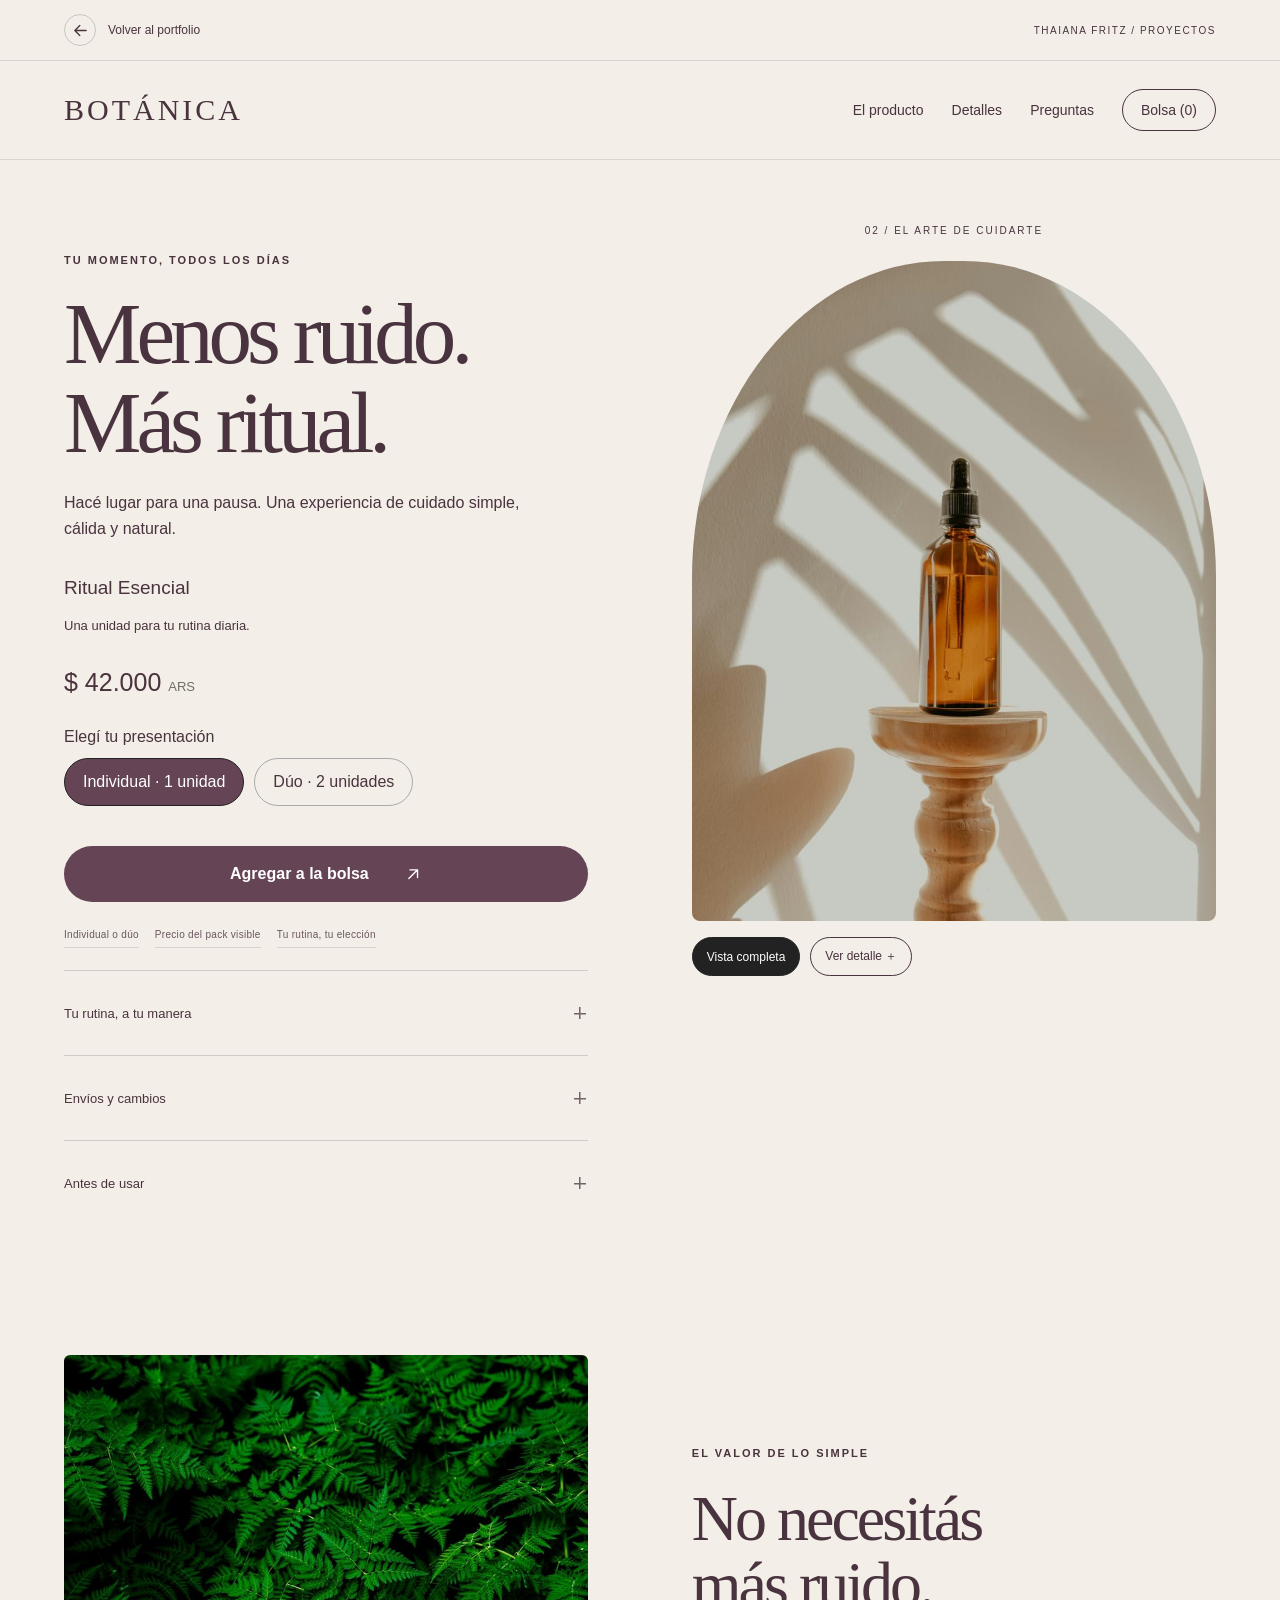
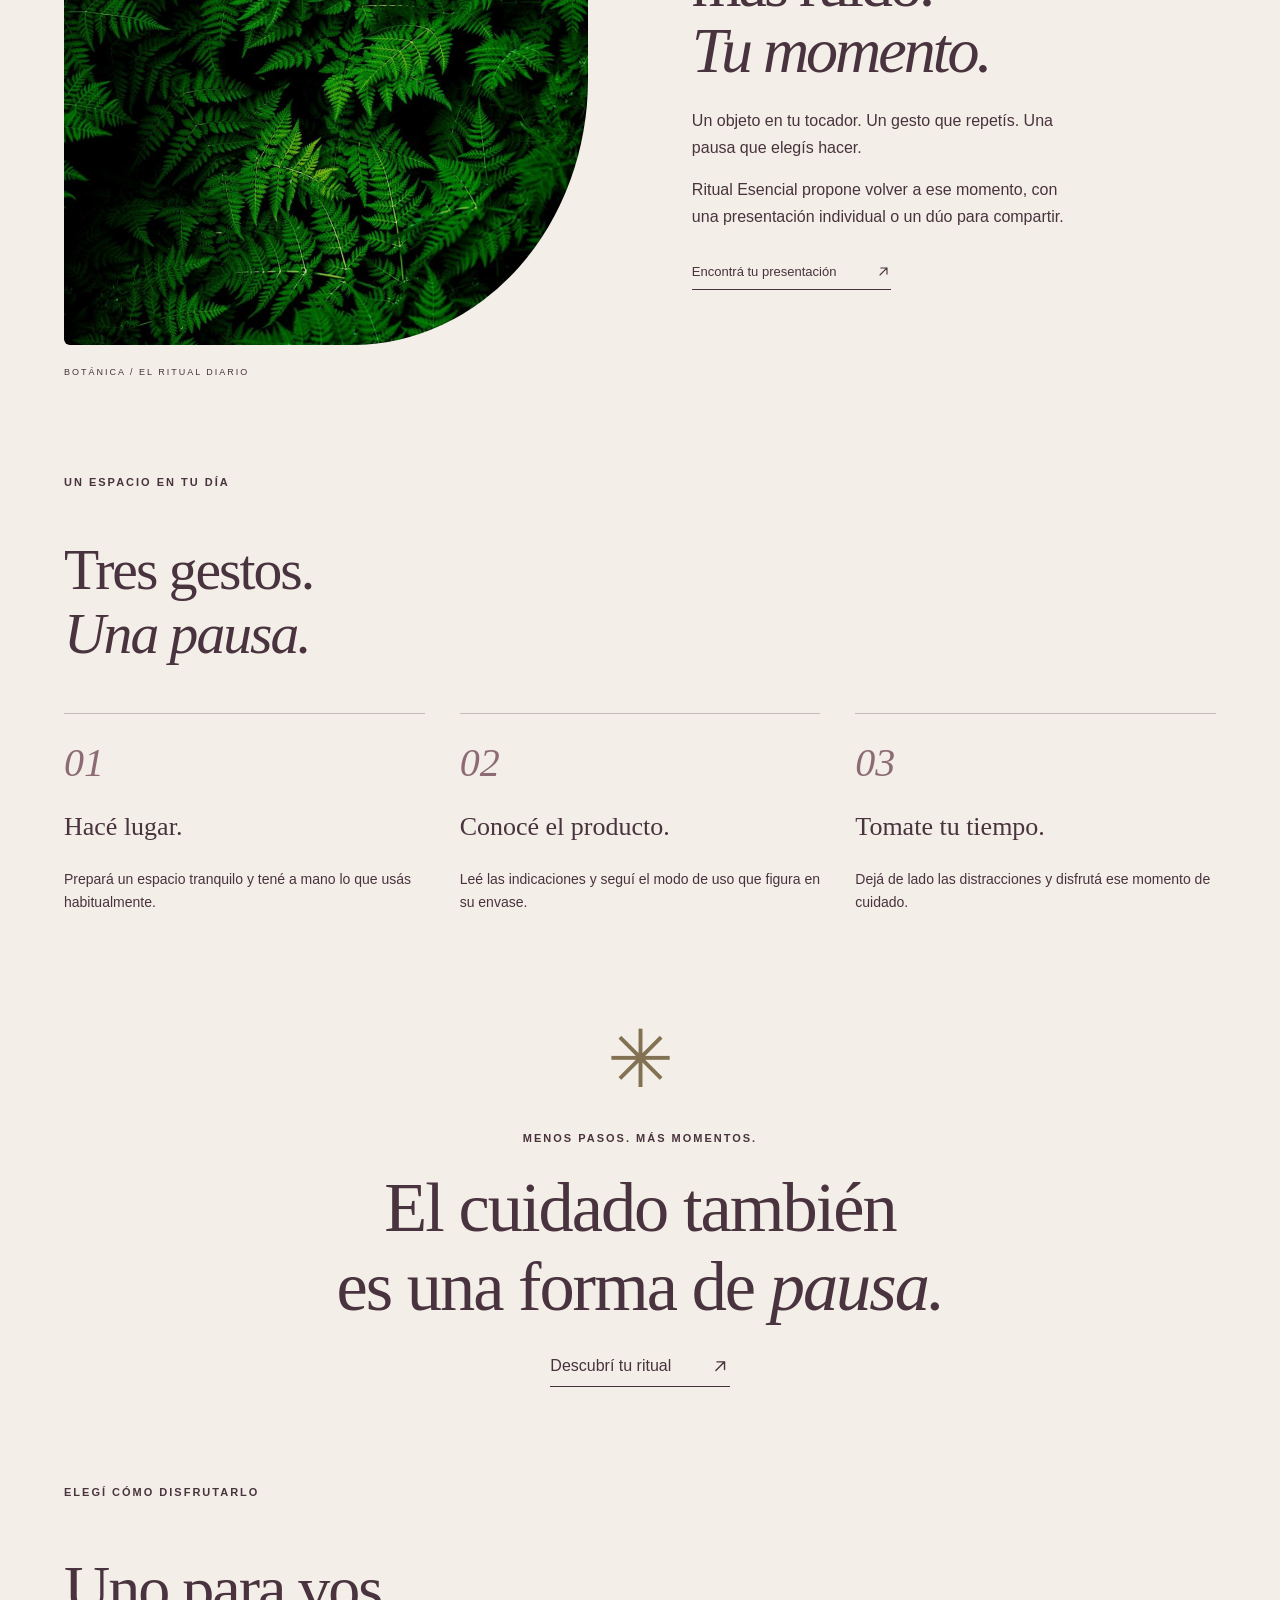
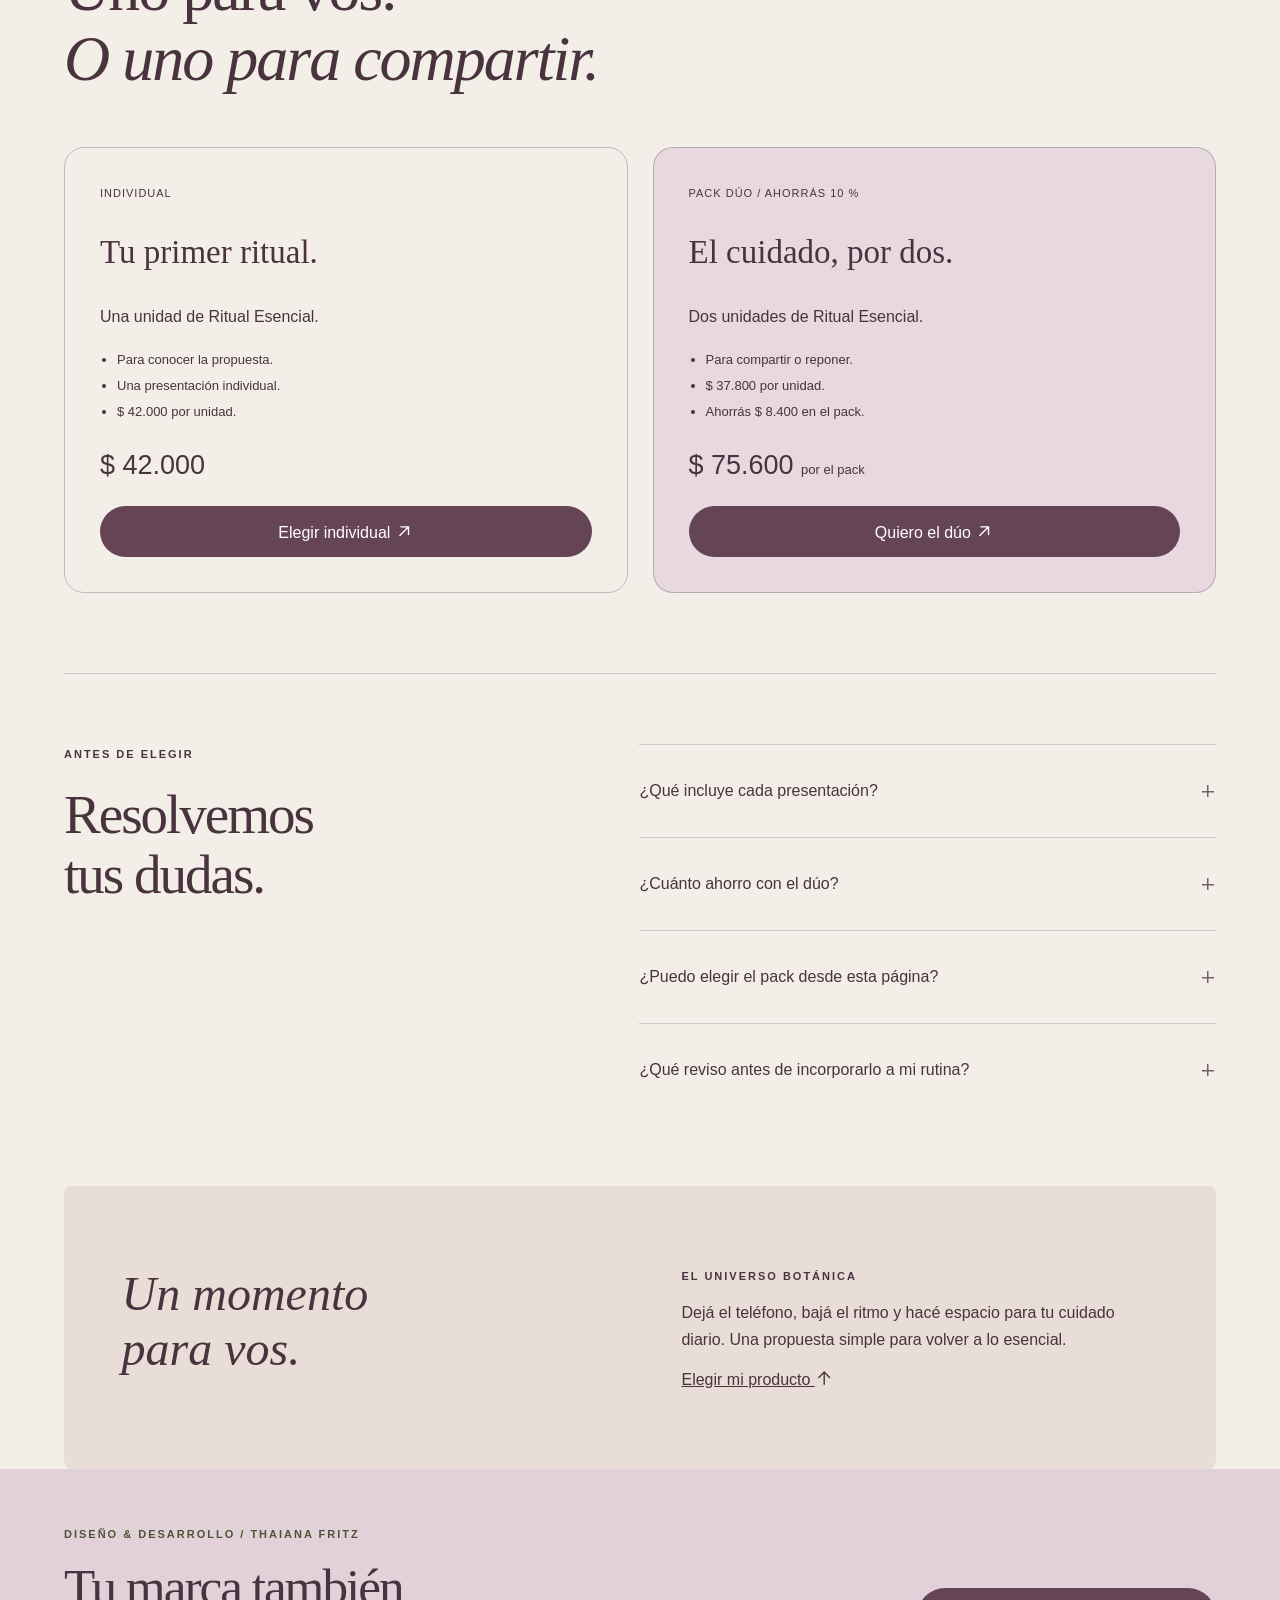
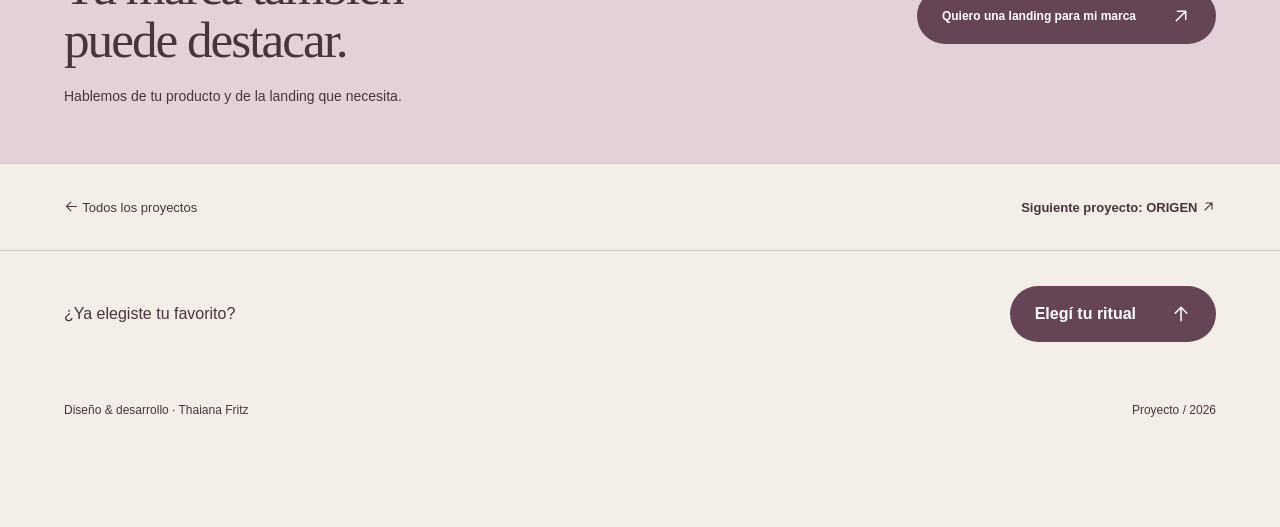
==== commit a42604b6: "Unificar controles desplegables y evitar marcadores emoji en iPhone" ====
--- a/botanica.html
+++ b/botanica.html
@@ -1 +1 @@
-<!DOCTYPE html><html lang="es"><head><meta charset="UTF-8"><meta name="viewport" content="width=device-width,initial-scale=1"><meta name="description" content="Diseño y desarrollo de landing pages para ecommerce. Portfolio de Thaiana Fritz."><title>BOTÁNICA — Proyecto | Thaiana Fritz</title><link rel="stylesheet" href="/style.css"></head><body class="theme-botanica"><div class="scroll-progress" aria-hidden="true"></div><a class="skip-link" href="#contenido">Saltar al contenido</a><div class="project-bar"><a class="back-link" href="/#proyectos"><span><svg class="ui-arrow" viewBox="0 0 24 24" aria-hidden="true" focusable="false"><path d="M4 12h16m-7-7 7 7-7 7" transform="rotate(180 12 12)"/></svg></span> Volver al portfolio</a><span>THAIANA FRITZ / PROYECTOS</span></div><nav><a class="brand" href="/botanica.html">BOTÁNICA</a><div class="links"><a href="#producto">El producto</a><a href="#detalles">Detalles</a><a href="#preguntas">Preguntas</a><button id="open-cart" style="border:0;background:none">Bolsa (<span id="count">0</span>)</button></div></nav><main id="contenido" style="--original-background:#eee9df"><div class="wrap"><section class="product reveal" id="producto"><div class="product-art"><div class="image-viewport"><span class="art-index">02 / EL ARTE DE CUIDARTE</span><img class="product-image" src="/assets/skincare.jpg" alt="Fotografía de Ritual Esencial"></div><div class="gallery-controls" aria-label="Vistas del producto"><button class="view-switch active" data-view="full" aria-pressed="true">Vista completa</button><button class="view-switch" data-view="detail" aria-pressed="false">Ver detalle ＋</button></div></div><div class="product-info"><span class="eyebrow">TU MOMENTO, TODOS LOS DÍAS</span><h1>Menos ruido.<br>Más ritual.</h1><p>Hacé lugar para una pausa. Una experiencia de cuidado simple, cálida y natural.</p><h2 style="font-size:19px;font-weight:400;margin-top:35px">Ritual Esencial</h2><p class="bundle-description" aria-live="polite">Una unidad para tu rutina diaria.</p><p class="price">$ 42.000 <span class="muted">ARS</span></p><span class="field-label" id="variant-label">Elegí tu presentación</span><div class="options" role="group" aria-label="Opciones del producto"><button aria-pressed="false" class="option" data-price="$ 42.000" data-description="Una unidad para tu rutina diaria.">Individual · 1 unidad</button><button aria-pressed="false" class="option" data-price="$ 75.600" data-description="Dos unidades. 10 % menos que comprarlas por separado.">Dúo · 2 unidades</button></div><button class="primary buy" id="add" data-name="Ritual Esencial" data-price="$ 42.000" data-image="skincare">Agregar a la bolsa <span><svg class="ui-arrow" viewBox="0 0 24 24" aria-hidden="true" focusable="false"><path d="M4 12h16m-7-7 7 7-7 7" transform="rotate(-45 12 12)"/></svg></span></button><div class="decision-strip"><span>Individual o dúo</span><span>Precio del pack visible</span><span>Tu rutina, tu elección</span></div><details><summary>Tu rutina, a tu manera</summary><p>Elegí una presentación individual o llevá el dúo. Revisá el contenido y las indicaciones del producto antes de incorporarlo a tu rutina.</p></details><details><summary>Envíos y cambios</summary><p>Para conocer la disponibilidad, los costos de envío y las condiciones de cambio, consultá antes de realizar tu compra.</p></details><details><summary>Antes de usar</summary><p>Consultá los ingredientes y las indicaciones del envase. Si tenés dudas sobre su compatibilidad con tu piel, buscá asesoramiento profesional.</p></details></div></section><section class="botanica-editorial reveal" id="detalles"><div class="editorial-photo"><img src="/assets/skincare-scene.jpg" alt="Detalle de hojas verdes en un entorno natural" loading="lazy" width="1400" height="1100"><span>BOTÁNICA / EL RITUAL DIARIO</span></div><div class="editorial-copy"><span class="eyebrow">EL VALOR DE LO SIMPLE</span><h2>No necesitás<br>más ruido.<br><em>Tu momento.</em></h2><p>Un objeto en tu tocador. Un gesto que repetís. Una pausa que elegís hacer.</p><p>Ritual Esencial propone volver a ese momento, con una presentación individual o un dúo para compartir.</p><a class="text-action" href="#presentaciones">Encontrá tu presentación <svg class="ui-arrow" viewBox="0 0 24 24" aria-hidden="true" focusable="false"><path d="M4 12h16m-7-7 7 7-7 7" transform="rotate(-45 12 12)"/></svg></a></div></section><section class="routine-section reveal"><span class="eyebrow">UN ESPACIO EN TU DÍA</span><h2>Tres gestos.<br><em>Una pausa.</em></h2><div class="routine-grid"><article><span>01</span><h3>Hacé lugar.</h3><p>Prepará un espacio tranquilo y tené a mano lo que usás habitualmente.</p></article><article><span>02</span><h3>Conocé el producto.</h3><p>Leé las indicaciones y seguí el modo de uso que figura en su envase.</p></article><article><span>03</span><h3>Tomate tu tiempo.</h3><p>Dejá de lado las distracciones y disfrutá ese momento de cuidado.</p></article></div></section><section class="brand-interlude reveal"><span class="botanical-mark" aria-hidden="true">✳</span><span class="eyebrow">MENOS PASOS. MÁS MOMENTOS.</span><h2>El cuidado también<br>es una forma de <em>pausa.</em></h2><a class="text-action" href="#producto">Descubrí tu ritual <span><svg class="ui-arrow" viewBox="0 0 24 24" aria-hidden="true" focusable="false"><path d="M4 12h16m-7-7 7 7-7 7" transform="rotate(-45 12 12)"/></svg></span></a></section><section class="kit-section reveal" id="presentaciones"><span class="eyebrow">ELEGÍ CÓMO DISFRUTARLO</span><h2>Uno para vos.<br><em>O uno para compartir.</em></h2><div class="kit-grid"><article><span>INDIVIDUAL</span><h3>Tu primer ritual.</h3><p>Una unidad de Ritual Esencial.</p><ul><li>Para conocer la propuesta.</li><li>Una presentación individual.</li><li>$ 42.000 por unidad.</li></ul><strong>$ 42.000</strong><button class="kit-select" data-index="0">Elegir individual <svg class="ui-arrow" viewBox="0 0 24 24" aria-hidden="true" focusable="false"><path d="M4 12h16m-7-7 7 7-7 7" transform="rotate(-45 12 12)"/></svg></button></article><article><span class="kit-tag">PACK DÚO / AHORRÁS 10 %</span><h3>El cuidado, por dos.</h3><p>Dos unidades de Ritual Esencial.</p><ul><li>Para compartir o reponer.</li><li>$ 37.800 por unidad.</li><li>Ahorrás $ 8.400 en el pack.</li></ul><strong>$ 75.600 <small>por el pack</small></strong><button class="kit-select" data-index="1">Quiero el dúo <svg class="ui-arrow" viewBox="0 0 24 24" aria-hidden="true" focusable="false"><path d="M4 12h16m-7-7 7 7-7 7" transform="rotate(-45 12 12)"/></svg></button></article></div></section><section class="product-faq reveal" id="preguntas"><div class="faq-heading"><span class="eyebrow">ANTES DE ELEGIR</span><h2>Resolvemos<br>tus dudas.</h2></div><div><details><summary>¿Qué incluye cada presentación?</summary><p>La presentación individual incluye una unidad de Ritual Esencial. El dúo incluye dos unidades del mismo producto, con un precio total de $ 75.600.</p></details><details><summary>¿Cuánto ahorro con el dúo?</summary><p>Dos individuales cuestan $ 84.000. El pack dúo cuesta $ 75.600: ahorrás $ 8.400, un 10 % sobre la compra por separado.</p></details><details><summary>¿Puedo elegir el pack desde esta página?</summary><p>Sí. Podés seleccionarlo junto al producto o en la comparación de presentaciones. El precio y el resumen de la bolsa se actualizan con tu elección.</p></details><details><summary>¿Qué reviso antes de incorporarlo a mi rutina?</summary><p>La lista de ingredientes, el modo de uso y las indicaciones del envase. Para dudas sobre tu piel o compatibilidad con otros productos, consultá con un profesional.</p></details></div></section><section class="story reveal" id="historia"><h2>Un momento<br>para vos.</h2><div><span class="eyebrow">EL UNIVERSO BOTÁNICA</span><p>Dejá el teléfono, bajá el ritmo y hacé espacio para tu cuidado diario. Una propuesta simple para volver a lo esencial.</p><a href="#producto" style="text-decoration:underline">Elegir mi producto <svg class="ui-arrow" viewBox="0 0 24 24" aria-hidden="true" focusable="false"><path d="M4 12h16m-7-7 7 7-7 7" transform="rotate(-90 12 12)"/></svg></a></div></section></div><section class="hire-studio"><div><span class="eyebrow">DISEÑO & DESARROLLO / THAIANA FRITZ</span><h2>Tu marca también<br>puede destacar.</h2><p>Hablemos de tu producto y de la landing que necesita.</p></div><a class="btn" href="https://wa.me/5493754660412?text=Hola%20Thaiana%2C%20vi%20el%20proyecto%20BOTANICA%20en%20tu%20portfolio%20y%20quiero%20conversar%20sobre%20una%20landing%20para%20mi%20marca." target="_blank" rel="noopener noreferrer">Quiero una landing para mi marca <svg class="ui-arrow" viewBox="0 0 24 24" aria-hidden="true" focusable="false"><path d="M4 12h16m-7-7 7 7-7 7" transform="rotate(-45 12 12)"/></svg></a></section><section class="project-next"><a href="/#proyectos"><svg class="ui-arrow" viewBox="0 0 24 24" aria-hidden="true" focusable="false"><path d="M4 12h16m-7-7 7 7-7 7" transform="rotate(180 12 12)"/></svg> Todos los proyectos</a><a href="/origen.html">Siguiente proyecto: ORIGEN <svg class="ui-arrow" viewBox="0 0 24 24" aria-hidden="true" focusable="false"><path d="M4 12h16m-7-7 7 7-7 7" transform="rotate(-45 12 12)"/></svg></a></section><div class="product-final"><span>¿Ya elegiste tu favorito?</span><a class="btn" href="#producto">Elegí tu ritual <svg class="ui-arrow" viewBox="0 0 24 24" aria-hidden="true" focusable="false"><path d="M4 12h16m-7-7 7 7-7 7" transform="rotate(-90 12 12)"/></svg></a></div></main><div class="sticky-purchase" aria-label="Acceso rápido al producto"><div><strong>Ritual Esencial</strong><span class="sticky-price">$ 42.000</span></div><a href="#producto">Elegir presentación <svg class="ui-arrow" viewBox="0 0 24 24" aria-hidden="true" focusable="false"><path d="M4 12h16m-7-7 7 7-7 7" transform="rotate(-90 12 12)"/></svg></a></div><footer class="footer"><a href="/">Diseño & desarrollo · Thaiana Fritz</a><span>Proyecto / 2026</span></footer><div class="cart-overlay hide" id="cart-overlay"></div><aside class="drawer hide" id="cart" role="dialog" aria-modal="true" aria-label="Bolsa de compra" tabindex="-1"><button id="close-cart">Cerrar ×</button><h2>Tu bolsa.</h2><div id="cart-content"><p>Todavía no agregaste productos.</p></div><p class="muted">Vista de portfolio. La compra no está habilitada.</p></aside><div class="toast hide" role="status"></div><script src="/app.js"></script></body></html>+<!DOCTYPE html><html lang="es"><head><meta charset="UTF-8"><meta name="viewport" content="width=device-width,initial-scale=1"><meta name="description" content="Diseño y desarrollo de landing pages para ecommerce. Portfolio de Thaiana Fritz."><title>BOTÁNICA — Proyecto | Thaiana Fritz</title><link rel="stylesheet" href="/style.css?v=clean-disclosures-2"></head><body class="theme-botanica"><div class="scroll-progress" aria-hidden="true"></div><a class="skip-link" href="#contenido">Saltar al contenido</a><div class="project-bar"><a class="back-link" href="/#proyectos"><span><svg class="ui-arrow" viewBox="0 0 24 24" aria-hidden="true" focusable="false"><path d="M4 12h16m-7-7 7 7-7 7" transform="rotate(180 12 12)"/></svg></span> Volver al portfolio</a><span>THAIANA FRITZ / PROYECTOS</span></div><nav><a class="brand" href="/botanica.html">BOTÁNICA</a><div class="links"><a href="#producto">El producto</a><a href="#detalles">Detalles</a><a href="#preguntas">Preguntas</a><button id="open-cart" style="border:0;background:none">Bolsa (<span id="count">0</span>)</button></div></nav><main id="contenido" style="--original-background:#eee9df"><div class="wrap"><section class="product reveal" id="producto"><div class="product-art"><div class="image-viewport"><span class="art-index">02 / EL ARTE DE CUIDARTE</span><img class="product-image" src="/assets/skincare.jpg" alt="Fotografía de Ritual Esencial"></div><div class="gallery-controls" aria-label="Vistas del producto"><button class="view-switch active" data-view="full" aria-pressed="true">Vista completa</button><button class="view-switch" data-view="detail" aria-pressed="false">Ver detalle ＋</button></div></div><div class="product-info"><span class="eyebrow">TU MOMENTO, TODOS LOS DÍAS</span><h1>Menos ruido.<br>Más ritual.</h1><p>Hacé lugar para una pausa. Una experiencia de cuidado simple, cálida y natural.</p><h2 style="font-size:19px;font-weight:400;margin-top:35px">Ritual Esencial</h2><p class="bundle-description" aria-live="polite">Una unidad para tu rutina diaria.</p><p class="price">$ 42.000 <span class="muted">ARS</span></p><span class="field-label" id="variant-label">Elegí tu presentación</span><div class="options" role="group" aria-label="Opciones del producto"><button aria-pressed="false" class="option" data-price="$ 42.000" data-description="Una unidad para tu rutina diaria.">Individual · 1 unidad</button><button aria-pressed="false" class="option" data-price="$ 75.600" data-description="Dos unidades. 10 % menos que comprarlas por separado.">Dúo · 2 unidades</button></div><button class="primary buy" id="add" data-name="Ritual Esencial" data-price="$ 42.000" data-image="skincare">Agregar a la bolsa <span><svg class="ui-arrow" viewBox="0 0 24 24" aria-hidden="true" focusable="false"><path d="M4 12h16m-7-7 7 7-7 7" transform="rotate(-45 12 12)"/></svg></span></button><div class="decision-strip"><span>Individual o dúo</span><span>Precio del pack visible</span><span>Tu rutina, tu elección</span></div><details><summary>Tu rutina, a tu manera</summary><p>Elegí una presentación individual o llevá el dúo. Revisá el contenido y las indicaciones del producto antes de incorporarlo a tu rutina.</p></details><details><summary>Envíos y cambios</summary><p>Para conocer la disponibilidad, los costos de envío y las condiciones de cambio, consultá antes de realizar tu compra.</p></details><details><summary>Antes de usar</summary><p>Consultá los ingredientes y las indicaciones del envase. Si tenés dudas sobre su compatibilidad con tu piel, buscá asesoramiento profesional.</p></details></div></section><section class="botanica-editorial reveal" id="detalles"><div class="editorial-photo"><img src="/assets/skincare-scene.jpg" alt="Detalle de hojas verdes en un entorno natural" loading="lazy" width="1400" height="1100"><span>BOTÁNICA / EL RITUAL DIARIO</span></div><div class="editorial-copy"><span class="eyebrow">EL VALOR DE LO SIMPLE</span><h2>No necesitás<br>más ruido.<br><em>Tu momento.</em></h2><p>Un objeto en tu tocador. Un gesto que repetís. Una pausa que elegís hacer.</p><p>Ritual Esencial propone volver a ese momento, con una presentación individual o un dúo para compartir.</p><a class="text-action" href="#presentaciones">Encontrá tu presentación <svg class="ui-arrow" viewBox="0 0 24 24" aria-hidden="true" focusable="false"><path d="M4 12h16m-7-7 7 7-7 7" transform="rotate(-45 12 12)"/></svg></a></div></section><section class="routine-section reveal"><span class="eyebrow">UN ESPACIO EN TU DÍA</span><h2>Tres gestos.<br><em>Una pausa.</em></h2><div class="routine-grid"><article><span>01</span><h3>Hacé lugar.</h3><p>Prepará un espacio tranquilo y tené a mano lo que usás habitualmente.</p></article><article><span>02</span><h3>Conocé el producto.</h3><p>Leé las indicaciones y seguí el modo de uso que figura en su envase.</p></article><article><span>03</span><h3>Tomate tu tiempo.</h3><p>Dejá de lado las distracciones y disfrutá ese momento de cuidado.</p></article></div></section><section class="brand-interlude reveal"><span class="botanical-mark" aria-hidden="true">✳</span><span class="eyebrow">MENOS PASOS. MÁS MOMENTOS.</span><h2>El cuidado también<br>es una forma de <em>pausa.</em></h2><a class="text-action" href="#producto">Descubrí tu ritual <span><svg class="ui-arrow" viewBox="0 0 24 24" aria-hidden="true" focusable="false"><path d="M4 12h16m-7-7 7 7-7 7" transform="rotate(-45 12 12)"/></svg></span></a></section><section class="kit-section reveal" id="presentaciones"><span class="eyebrow">ELEGÍ CÓMO DISFRUTARLO</span><h2>Uno para vos.<br><em>O uno para compartir.</em></h2><div class="kit-grid"><article><span>INDIVIDUAL</span><h3>Tu primer ritual.</h3><p>Una unidad de Ritual Esencial.</p><ul><li>Para conocer la propuesta.</li><li>Una presentación individual.</li><li>$ 42.000 por unidad.</li></ul><strong>$ 42.000</strong><button class="kit-select" data-index="0">Elegir individual <svg class="ui-arrow" viewBox="0 0 24 24" aria-hidden="true" focusable="false"><path d="M4 12h16m-7-7 7 7-7 7" transform="rotate(-45 12 12)"/></svg></button></article><article><span class="kit-tag">PACK DÚO / AHORRÁS 10 %</span><h3>El cuidado, por dos.</h3><p>Dos unidades de Ritual Esencial.</p><ul><li>Para compartir o reponer.</li><li>$ 37.800 por unidad.</li><li>Ahorrás $ 8.400 en el pack.</li></ul><strong>$ 75.600 <small>por el pack</small></strong><button class="kit-select" data-index="1">Quiero el dúo <svg class="ui-arrow" viewBox="0 0 24 24" aria-hidden="true" focusable="false"><path d="M4 12h16m-7-7 7 7-7 7" transform="rotate(-45 12 12)"/></svg></button></article></div></section><section class="product-faq reveal" id="preguntas"><div class="faq-heading"><span class="eyebrow">ANTES DE ELEGIR</span><h2>Resolvemos<br>tus dudas.</h2></div><div><details><summary>¿Qué incluye cada presentación?</summary><p>La presentación individual incluye una unidad de Ritual Esencial. El dúo incluye dos unidades del mismo producto, con un precio total de $ 75.600.</p></details><details><summary>¿Cuánto ahorro con el dúo?</summary><p>Dos individuales cuestan $ 84.000. El pack dúo cuesta $ 75.600: ahorrás $ 8.400, un 10 % sobre la compra por separado.</p></details><details><summary>¿Puedo elegir el pack desde esta página?</summary><p>Sí. Podés seleccionarlo junto al producto o en la comparación de presentaciones. El precio y el resumen de la bolsa se actualizan con tu elección.</p></details><details><summary>¿Qué reviso antes de incorporarlo a mi rutina?</summary><p>La lista de ingredientes, el modo de uso y las indicaciones del envase. Para dudas sobre tu piel o compatibilidad con otros productos, consultá con un profesional.</p></details></div></section><section class="story reveal" id="historia"><h2>Un momento<br>para vos.</h2><div><span class="eyebrow">EL UNIVERSO BOTÁNICA</span><p>Dejá el teléfono, bajá el ritmo y hacé espacio para tu cuidado diario. Una propuesta simple para volver a lo esencial.</p><a href="#producto" style="text-decoration:underline">Elegir mi producto <svg class="ui-arrow" viewBox="0 0 24 24" aria-hidden="true" focusable="false"><path d="M4 12h16m-7-7 7 7-7 7" transform="rotate(-90 12 12)"/></svg></a></div></section></div><section class="hire-studio"><div><span class="eyebrow">DISEÑO & DESARROLLO / THAIANA FRITZ</span><h2>Tu marca también<br>puede destacar.</h2><p>Hablemos de tu producto y de la landing que necesita.</p></div><a class="btn" href="https://wa.me/5493754660412?text=Hola%20Thaiana%2C%20vi%20el%20proyecto%20BOTANICA%20en%20tu%20portfolio%20y%20quiero%20conversar%20sobre%20una%20landing%20para%20mi%20marca." target="_blank" rel="noopener noreferrer">Quiero una landing para mi marca <svg class="ui-arrow" viewBox="0 0 24 24" aria-hidden="true" focusable="false"><path d="M4 12h16m-7-7 7 7-7 7" transform="rotate(-45 12 12)"/></svg></a></section><section class="project-next"><a href="/#proyectos"><svg class="ui-arrow" viewBox="0 0 24 24" aria-hidden="true" focusable="false"><path d="M4 12h16m-7-7 7 7-7 7" transform="rotate(180 12 12)"/></svg> Todos los proyectos</a><a href="/origen.html">Siguiente proyecto: ORIGEN <svg class="ui-arrow" viewBox="0 0 24 24" aria-hidden="true" focusable="false"><path d="M4 12h16m-7-7 7 7-7 7" transform="rotate(-45 12 12)"/></svg></a></section><div class="product-final"><span>¿Ya elegiste tu favorito?</span><a class="btn" href="#producto">Elegí tu ritual <svg class="ui-arrow" viewBox="0 0 24 24" aria-hidden="true" focusable="false"><path d="M4 12h16m-7-7 7 7-7 7" transform="rotate(-90 12 12)"/></svg></a></div></main><div class="sticky-purchase" aria-label="Acceso rápido al producto"><div><strong>Ritual Esencial</strong><span class="sticky-price">$ 42.000</span></div><a href="#producto">Elegir presentación <svg class="ui-arrow" viewBox="0 0 24 24" aria-hidden="true" focusable="false"><path d="M4 12h16m-7-7 7 7-7 7" transform="rotate(-90 12 12)"/></svg></a></div><footer class="footer"><a href="/">Diseño & desarrollo · Thaiana Fritz</a><span>Proyecto / 2026</span></footer><div class="cart-overlay hide" id="cart-overlay"></div><aside class="drawer hide" id="cart" role="dialog" aria-modal="true" aria-label="Bolsa de compra" tabindex="-1"><button id="close-cart">Cerrar ×</button><h2>Tu bolsa.</h2><div id="cart-content"><p>Todavía no agregaste productos.</p></div><p class="muted">Vista de portfolio. La compra no está habilitada.</p></aside><div class="toast hide" role="status"></div><script src="/app.js?v=clean-disclosures-2"></script></body></html>
--- a/style.css
+++ b/style.css
@@ -32,3 +32,11 @@
 .ui-arrow{display:inline-block;width:1.15em;height:1.15em;min-width:1.15em;flex-shrink:0;vertical-align:-.18em;fill:none;stroke:currentColor;stroke-width:1.8;stroke-linecap:round;stroke-linejoin:round;overflow:visible;pointer-events:none}.btn>.ui-arrow,.primary>.ui-arrow{width:20px;height:20px;min-width:20px}.btn>span,.primary>span{display:inline-flex;align-items:center;flex-shrink:0}.hero-orbit b>.ui-arrow{width:.85em;height:.85em;min-width:0;stroke-width:1.4}.lab-preview-copy button>span{display:inline-flex;align-items:center;justify-content:center;flex:0 0 20px}.lab-preview-copy button .ui-arrow{width:18px;height:18px;min-width:18px}.lab-mini-nav>span:last-child{display:flex;align-items:center;gap:6px}.lab-mini-nav>span:last-child .ui-arrow{width:10px;height:10px;min-width:10px}.whatsapp-float>span .ui-arrow{width:19px;height:19px;min-width:19px}.caption>span .ui-arrow{width:19px;height:19px}.direction-choice>b .ui-arrow{width:17px;height:17px}.back-link>span .ui-arrow{width:17px;height:17px}.sticky-purchase a>.ui-arrow{width:13px;height:13px;min-width:13px}.text-action .ui-arrow{align-self:center}.lab-bottom .btn{align-items:center;text-align:left}.project-final .btn{gap:14px}@media(max-width:760px){.lab-bottom .btn{gap:12px;justify-content:space-between}.hire-studio .btn{justify-content:space-between;gap:12px}.btn>.ui-arrow,.primary>.ui-arrow{width:18px;height:18px;min-width:18px}.whatsapp-float>span .ui-arrow{width:17px;height:17px;min-width:17px}}
 /* A quieter opening, with one clear action */
 .hero-actions{gap:0}.hero{padding-bottom:60px}.hero .eyebrow{display:block;max-width:100%;line-height:1.6}.hero h1 em:after{display:none}.lab-preview-copy h3{overflow-wrap:normal}.lab-preview-image .preview-seal{display:none}@media(max-width:760px){.hero{padding-top:34px;padding-bottom:40px}.hero>.eyebrow{font-size:9px;letter-spacing:1.3px;line-height:1.6;max-width:100%}.hero h1{font-size:clamp(42px,11.8vw,78px);line-height:1.02;margin-top:24px;letter-spacing:-.06em}.hero .intro{font-size:15px;line-height:1.65;margin-top:25px}.hero-actions{margin-top:24px}.hero-actions>.btn{padding:17px 23px;min-height:54px;font-size:14px;gap:25px}.theme-studio nav{gap:14px;align-items:center;padding:22px 5%}.theme-studio nav .brand{display:flex;align-items:center;font-size:22px;white-space:nowrap}.theme-studio nav .brand>span:last-child{font-size:10px!important;margin-left:8px!important}.theme-studio nav .links{gap:13px!important;flex-wrap:nowrap;font-size:12px}.theme-studio nav .links>a{white-space:nowrap}.lab-canvas[data-viewport=wide] .lab-preview-copy h3{font-size:clamp(25px,7.2vw,37px)}.lab-intro h2{font-size:clamp(34px,10vw,42px)}}@media(max-width:360px){.theme-studio nav .brand>span:last-child{font-size:9px!important;margin-left:6px!important}.theme-studio nav .links{font-size:11px;gap:10px!important}.hero>.eyebrow{font-size:8px;letter-spacing:1px}.hero h1{font-size:42px}.hero-actions>.btn{font-size:13px}}
+/* Clear scope and a short, optional project film */
+.showreel-section{display:grid;grid-template-columns:.85fr 1.5fr;gap:8%;align-items:center;padding:60px 0 75px;border-top:1px solid #c8c8bd}.showreel-copy h2{font-size:clamp(35px,4vw,58px);line-height:1.05;letter-spacing:-2px;font-weight:500;margin:23px 0}.showreel-copy>p{max-width:320px;font-size:14px;color:#64645d}.video-duration{font-size:9px;letter-spacing:1px;display:block;margin-top:25px;line-height:1.8}.showreel-player{min-width:0}.showreel-player video{display:block;width:100%;height:auto;aspect-ratio:16/9;background:#181918;border-radius:8px;box-shadow:0 12px 35px #0001}.showreel-meta{display:flex;justify-content:space-between;gap:20px;font-size:11px;color:#64645d;margin-top:15px}.showreel-meta a{text-decoration:underline;text-underline-offset:4px}.video-transcript{margin-top:15px;padding:12px 0;font-size:11px;border-top:1px solid #c8c8bd}.video-transcript p{font-size:12px;max-width:600px;color:#64645d}.offer-section .section-top h2{line-height:1.1}.offer-grid{display:grid;grid-template-columns:1fr 1.1fr;gap:10%;padding:25px 0 45px}.offer-kicker{font-size:10px;letter-spacing:1.4px;color:#667744}.offer-lead h3{font:normal clamp(31px,3vw,45px)/1.15 Georgia,serif;letter-spacing:-1.5px;margin:20px 0}.offer-lead>p{max-width:420px;color:#64645d}.offer-lead .btn{margin-top:20px;border-radius:35px;font-size:13px;gap:25px}.offer-lead .offer-small{font-size:11px;line-height:1.5}.offer-includes>h3{font-size:15px;font-weight:500;margin:0 0 20px}.offer-includes ul{list-style:none;padding:0;margin:0}.offer-includes li{display:flex;gap:20px;padding:19px 0;border-top:1px solid #c8c8bd}.offer-includes li>span{font:italic 22px Georgia,serif;color:#748044}.offer-includes strong{font-size:14px;font-weight:500}.offer-includes li p{font-size:12px;color:#64645d;margin:8px 0 0;line-height:1.6}.offer-handoff{display:grid;grid-template-columns:1fr 1fr 1.2fr;gap:35px;padding:25px 0 45px;border-top:1px solid #c8c8bd}.offer-handoff h4{font-size:13px;font-weight:500}.offer-handoff p{font-size:12px;color:#64645d;line-height:1.7}.theme-studio nav a{min-height:44px;display:inline-flex;align-items:center;gap:6px}.viewport-choice{min-height:40px}.photo-upload{min-height:62px}.lab-stage-toolbar{flex-wrap:wrap}.lab-stage-toolbar>div{flex-shrink:0}video:focus-visible{outline:3px solid #72823d;outline-offset:5px}.drawer button,.showreel-meta a{min-height:44px}.showreel-meta a{display:inline-flex;align-items:center}.whatsapp-float{bottom:max(24px,env(safe-area-inset-bottom))}.sticky-purchase{bottom:max(20px,env(safe-area-inset-bottom))}.studio-faq summary{line-height:1.6}button{touch-action:manipulation}input,select,textarea{max-width:100%}
+@media(max-width:760px){.showreel-section{grid-template-columns:1fr;gap:25px;padding:40px 0}.showreel-copy h2{font-size:39px}.showreel-copy>p{max-width:100%}.video-duration{margin-top:16px}.showreel-player video{border-radius:5px}.showreel-meta{font-size:10px;align-items:center;margin-top:8px}.offer-grid{grid-template-columns:1fr;gap:30px;padding-top:15px}.offer-section .section-top h2{font-size:31px;letter-spacing:-1px}.offer-lead h3{font-size:35px}.offer-lead>p{font-size:14px}.offer-lead .btn{min-height:54px}.offer-handoff{grid-template-columns:1fr;gap:5px;padding-top:10px}.offer-handoff h4{margin-bottom:5px}.offer-handoff p{margin-top:5px}.offer-includes li{padding:20px 0}.viewport-choice{min-height:44px;padding:10px 13px}.direction-choice{min-height:100px}.brief-fields input,.brief-fields select,.contact textarea,.lab-controls>input:not([type=file]){font-size:16px}.whatsapp-float{bottom:max(14px,env(safe-area-inset-bottom))}.sticky-purchase{bottom:max(12px,env(safe-area-inset-bottom))}.theme-studio .contact h2{font-size:clamp(34px,9vw,58px);letter-spacing:-2px}.theme-studio .contact h2>.ui-arrow{display:none}.showreel-meta a{min-height:44px}.theme-studio nav .brand{min-width:0}.theme-studio nav .links a{min-height:44px}}
+/* Progressive detail: work first, explanations on demand */
+.content-disclosure{border:1px solid #c4c5b7;border-radius:8px;padding:0;background:transparent}.content-disclosure>summary{display:flex;justify-content:space-between;align-items:center;gap:20px;list-style:none;padding:20px 24px;font-size:14px;font-weight:500;cursor:pointer;min-height:62px}.content-disclosure>summary::-webkit-details-marker{display:none}.content-disclosure>summary:hover{background:#ffffff40}.content-disclosure>summary:focus-visible{outline:3px solid #72823d;outline-offset:3px;border-radius:8px}.disclosure-plus{position:relative;width:18px;height:18px;flex:0 0 18px}.disclosure-plus:before,.disclosure-plus:after{content:'';position:absolute;top:8px;left:2px;width:14px;height:1.5px;background:currentColor}.disclosure-plus:after{rotate:90deg;transition:rotate .2s}.content-disclosure[open]>summary .disclosure-plus:after{rotate:0deg}.content-disclosure[open]>summary{border-bottom:1px solid #c4c5b7}.disclosure-body{padding:25px}.content-disclosure:not([open])>.disclosure-body{display:none}.brand-lab{margin-top:35px;padding-top:40px;padding-bottom:35px}.brand-lab .lab-intro{align-items:center;margin-bottom:24px}.brand-lab .lab-intro h2{font-size:clamp(32px,4vw,52px);letter-spacing:-2px}.brand-lab .lab-intro>p{max-width:310px}.brand-lab .content-disclosure{background:#f5f3ed70}.brand-lab .lab-bottom{margin-top:24px}.showreel-section{display:block;padding:30px 0 45px;border-top:0}.compact-heading{display:flex;align-items:baseline;justify-content:space-between;gap:25px;margin-bottom:20px}.compact-heading h2{font-size:27px;font-weight:500;letter-spacing:-.8px;margin:0}.showreel-player{max-width:900px;margin:auto}.offer-compact{display:grid;grid-template-columns:1fr 1fr;gap:9%;padding:20px 0 30px}.offer-compact h3{font:normal clamp(29px,3vw,40px)/1.1 Georgia,serif;letter-spacing:-1px;margin:0 0 18px}.offer-compact p{font-size:14px;color:#64645d;max-width:410px}.offer-compact .btn{border-radius:35px;font-size:13px;gap:25px;margin-top:10px}.offer-compact .offer-small{font-size:11px}.offer-summary{list-style:none;margin:0;padding:0}.offer-summary li{border-bottom:1px solid #c8c8bd;padding:17px 0 17px 20px;font-size:14px;position:relative;line-height:1.5}.offer-summary li:before{content:'';position:absolute;width:5px;height:5px;background:#81914d;border-radius:50%;left:0;top:25px}.offer-disclosure{margin-bottom:40px}.offer-disclosure .offer-includes{max-width:780px}.offer-disclosure .offer-handoff{margin-top:25px;padding-bottom:5px}.process-compact{list-style:none;display:grid;grid-template-columns:repeat(4,1fr);gap:25px;padding:10px 0 35px;margin:0}.process-compact li{border-top:1px solid #c8c8bd;padding-top:20px}.process-compact span{display:block;font:italic 30px Georgia,serif;color:#748044;margin-bottom:12px}.process-compact strong{font-size:15px;font-weight:500}.process-compact p{font-size:12px;color:#64645d;margin:8px 0 0}.compact-faq{padding-bottom:25px}.compact-faq .disclosure-body{padding-top:0;padding-bottom:0}.compact-faq .disclosure-body>details:first-child{border-top:0}.compact-faq .disclosure-body>details{font-size:13px}.compact-faq .disclosure-body>details>p{font-size:12px}.theme-studio .hero{padding-top:45px;padding-bottom:40px}.theme-studio .hero h1{font-size:clamp(48px,7vw,100px)}.theme-studio .hero .intro{max-width:420px}.theme-studio .section-top{padding-top:25px}.theme-studio .section-top h2{margin-top:8px;margin-bottom:12px}.theme-studio .contact{padding-top:45px;padding-bottom:45px}.theme-studio .contact h2{font-size:clamp(38px,5.5vw,68px)}
+@media(max-width:760px){.theme-studio .hero{padding-top:28px;padding-bottom:30px}.theme-studio .hero h1{font-size:clamp(42px,11.8vw,70px)}.theme-studio .hero .intro{margin-top:22px;font-size:14px}.theme-studio .hero-actions{margin-top:18px}.theme-studio .card:first-child .visual,.theme-studio .visual{min-height:280px}.theme-studio .vtext strong{font-size:38px;letter-spacing:-2px}.theme-studio .work{gap:20px}.theme-studio .caption{padding:13px 0 8px}.theme-studio .caption small{font-size:11px}.theme-studio .section-top h2{font-size:28px}.brand-lab{margin-top:28px;margin-bottom:25px;padding:30px 5% 25px}.brand-lab .lab-intro h2{font-size:35px}.brand-lab .lab-intro>p{margin-top:16px;margin-bottom:0;font-size:12px;max-width:100%}.content-disclosure>summary{padding:17px 18px;font-size:13px;min-height:58px}.disclosure-body{padding:17px 12px}.compact-heading{display:block;margin-bottom:17px}.compact-heading h2{font-size:26px;margin-top:12px}.showreel-section{padding:15px 0 30px}.showreel-section .disclosure-body{padding:12px}.offer-compact{grid-template-columns:1fr;gap:15px;padding-top:10px}.offer-compact h3{font-size:31px}.offer-compact>div>p{font-size:13px}.offer-summary li{padding-top:13px;padding-bottom:13px;font-size:13px}.offer-summary li:before{top:21px}.offer-disclosure{margin-bottom:25px}.offer-disclosure .offer-handoff{gap:10px}.process-compact{grid-template-columns:1fr 1fr;gap:22px;padding-bottom:30px}.process-compact li{padding-top:13px}.process-compact span{font-size:25px;margin-bottom:8px}.process-compact strong{font-size:14px}.process-compact p{font-size:11px}.compact-faq{padding-bottom:15px}.theme-studio .contact{padding-top:30px;padding-bottom:35px}.theme-studio .contact h2{font-size:40px}.theme-studio .contact>p:not(.muted){font-size:14px}.theme-studio .contact textarea{margin-top:15px}.brand-lab .lab-workspace{gap:20px}.brand-lab .lab-stage{padding:10px}.content-disclosure .lab-intro{margin-bottom:15px}}
+/* One disclosure control everywhere, independent of native glyph rendering. */
+body details>summary{display:flex;align-items:center;justify-content:space-between;gap:20px;list-style:none;list-style-type:none;cursor:pointer;min-height:44px;line-height:1.5;-webkit-tap-highlight-color:transparent}body details>summary::-webkit-details-marker{display:none}body details>summary::marker{content:'';font-size:0;color:transparent}body details>summary:before{display:none;content:none}body details>summary>.disclosure-plus{display:none}body details>summary:after,body .product-faq details>summary:after,body .product-faq details[open]>summary:after{content:'';display:block;position:static;flex:0 0 16px;width:16px;height:16px;min-width:16px;background:linear-gradient(currentColor,currentColor) center/12px 1.5px no-repeat,linear-gradient(currentColor,currentColor) center/1.5px 12px no-repeat;rotate:0deg;transform:none;opacity:.75}body details[open]>summary:after,body .product-faq details[open]>summary:after{content:'';background:linear-gradient(currentColor,currentColor) center/12px 1.5px no-repeat}body details>summary:focus-visible{outline:2px solid #81914d;outline-offset:5px;border-radius:3px}.video-transcript>summary{font-size:12px}.studio-faq details>summary{padding-right:2px}.theme-stride details>summary{color:inherit}@media(max-width:760px){body details>summary{gap:16px;min-height:48px}body details>summary:after,body .product-faq details>summary:after,body .product-faq details[open]>summary:after{flex-basis:14px;width:14px;min-width:14px;height:14px}.compact-faq .disclosure-body>details{padding:16px 0}.compact-faq .disclosure-body>details>summary{font-size:13px}.video-transcript>summary{font-size:11px}.studio-faq{padding-bottom:20px}}
